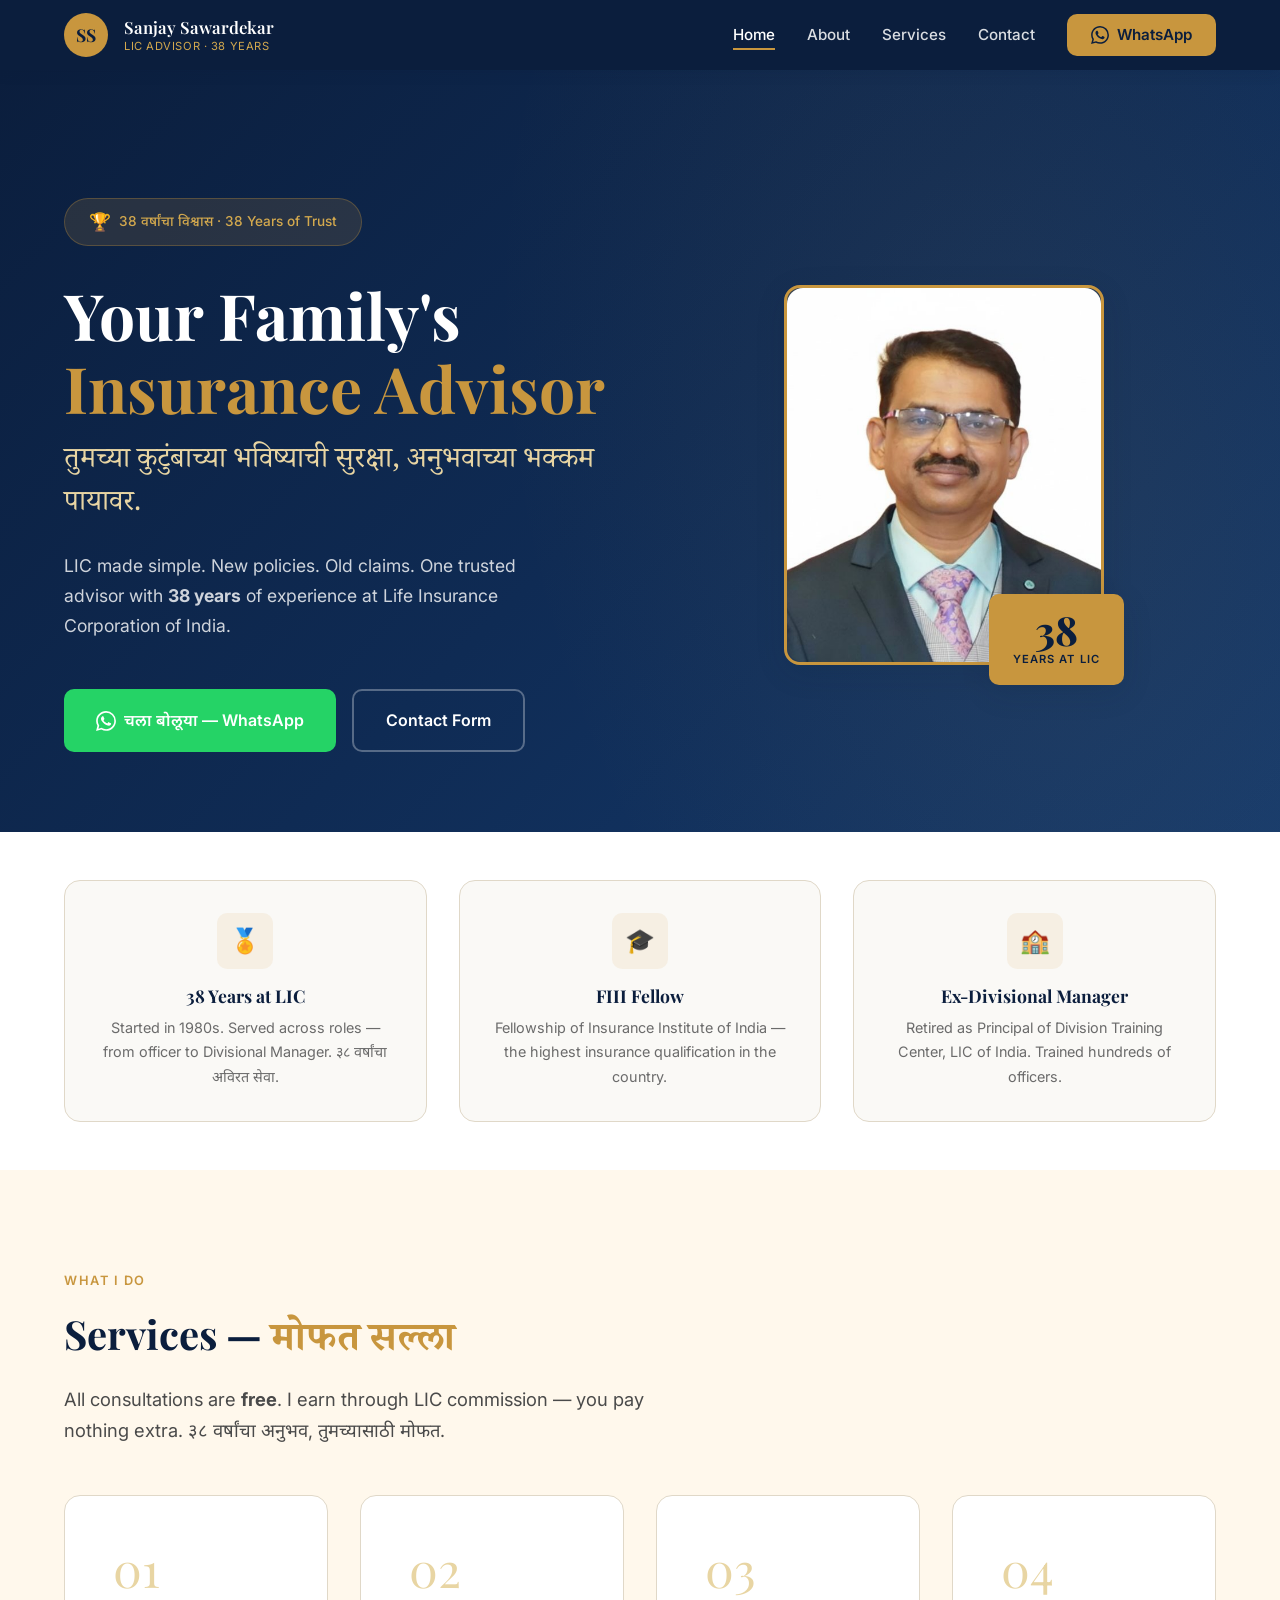
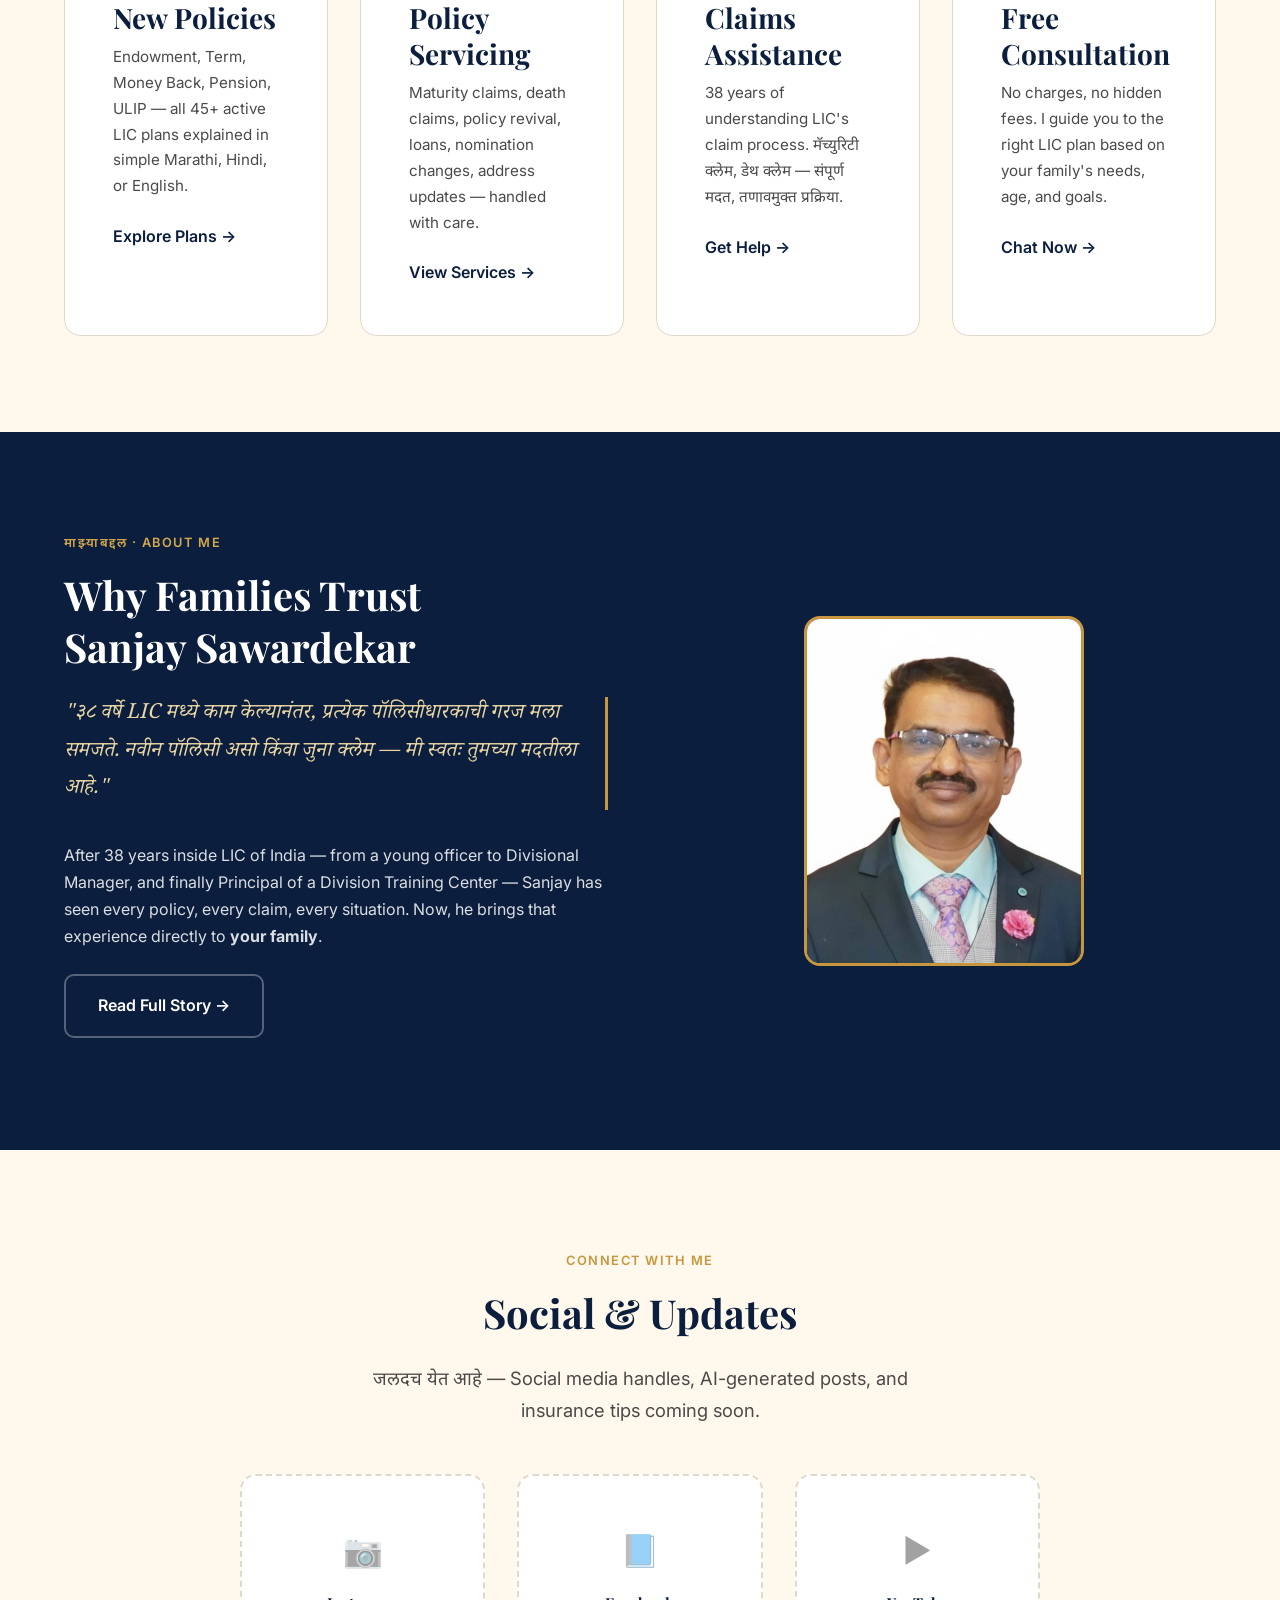
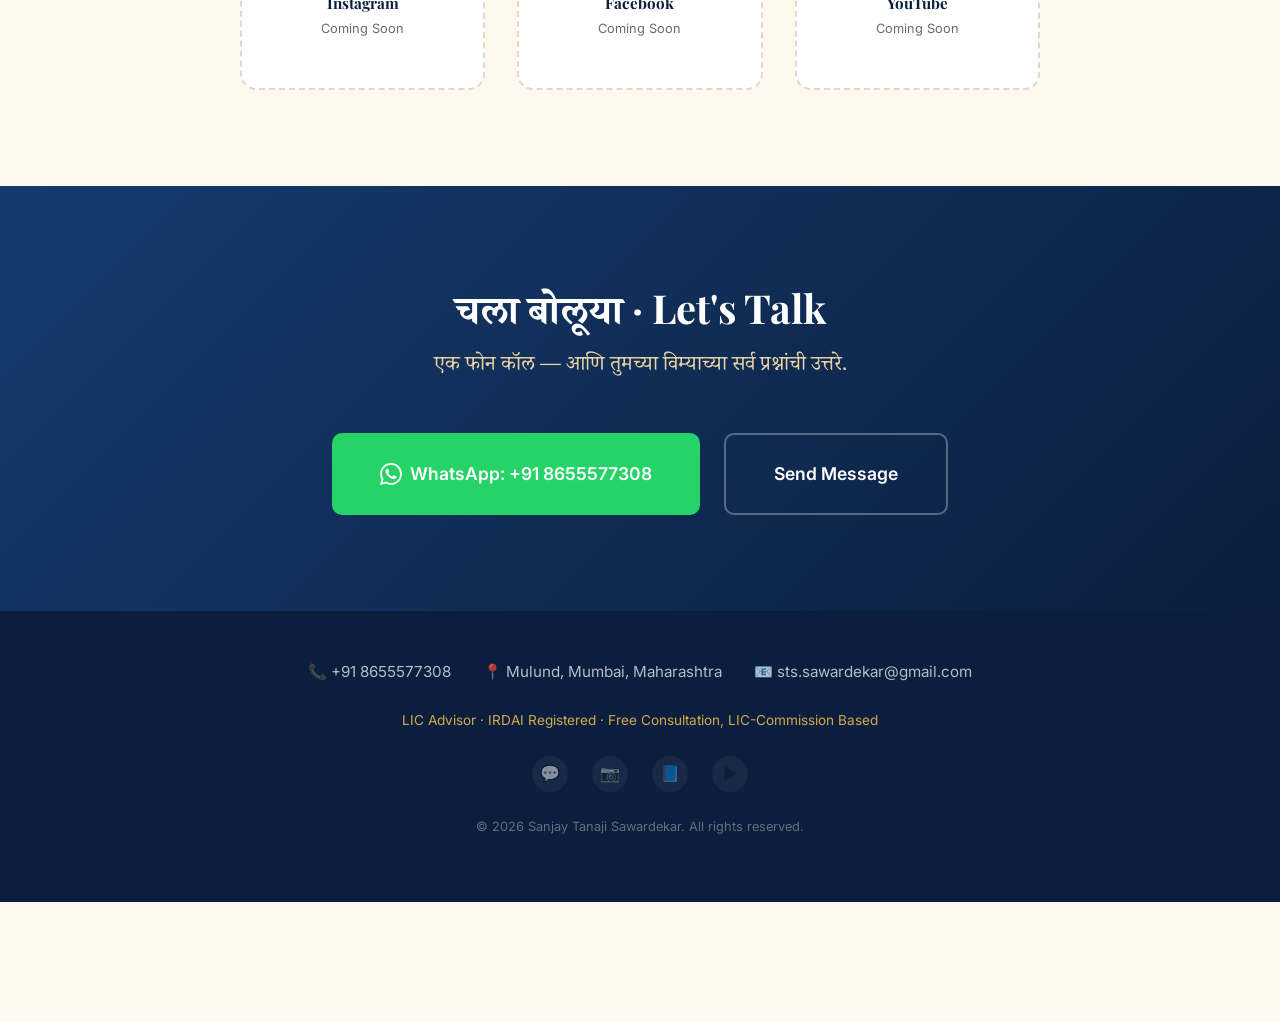
==== index.html @ 31ce56d8 "Remove photo-bg backdrop div entirely — clean gold border on all 4 sides" ====
<!DOCTYPE html>
<html lang="mr" dir="ltr">
<head>
  <meta charset="UTF-8">
  <meta name="viewport" content="width=device-width, initial-scale=1.0">
  <meta name="theme-color" content="#0B1E3D">

  <!-- Primary Meta Tags -->
  <title>Sanjay Tanaji Sawardekar — LIC Advisor, Mulund Mumbai | 38 Years of Trust</title>
  <meta name="description" content="Sanjay Tanaji Sawardekar, Ex-Divisional Manager LIC, FIII Fellow, 38 वर्षांचा अनुभव. LIC Advisor Mulund, Mumbai — नवीन पॉलिसी, जुनी पॉलिसी सेवा, क्लेम सहाय्य. मोफत सल्ला.">
  <meta name="keywords" content="LIC agent Mulund, LIC advisor Mumbai, Sanjay Sawardekar LIC, LIC policy help Maharashtra, LIC एजंट मुलुंड, विमा सल्लागार मुंबई, LIC बीमा सलाहकार, insurance advisor Mulund, new LIC policy, old policy servicing, LIC claim help">
  <meta name="author" content="Sanjay Tanaji Sawardekar">
  <meta name="robots" content="index, follow">
  <link rel="canonical" href="https://sanjaysawardekar.github.io/">

  <!-- Hindi/Marathi Meta -->
  <meta name="language" content="Marathi, Hindi, English">
  <meta property="og:locale" content="mr_IN">
  <meta property="og:locale:alternate" content="hi_IN">
  <meta property="og:locale:alternate" content="en_IN">

  <!-- Open Graph -->
  <meta property="og:title" content="Sanjay Tanaji Sawardekar — LIC Advisor | ३८ वर्षांचा विश्वास">
  <meta property="og:description" content="Ex-Divisional Manager, LIC of India. Principal, Division Training Center. FIII Fellow. Now serving as LIC Advisor in Mulund, Mumbai.">
  <meta property="og:url" content="https://sanjaysawardekar.github.io/">
  <meta property="og:type" content="website">
  <meta property="og:image" content="https://sanjaysawardekar.github.io/assets/images/og-image.png">
  <meta property="og:image:width" content="1200">
  <meta property="og:image:height" content="630">

  <!-- Twitter -->
  <meta name="twitter:card" content="summary_large_image">
  <meta name="twitter:title" content="Sanjay Tanaji Sawardekar — LIC Advisor">
  <meta name="twitter:description" content="38 years at LIC of India. Your family's trusted insurance advisor in Mulund, Mumbai.">

  <!-- Schema.org Structured Data -->
  <script type="application/ld+json">
  {
    "@context": "https://schema.org",
    "@type": "Person",
    "name": "Sanjay Tanaji Sawardekar",
    "givenName": "Sanjay",
    "familyName": "Sawardekar",
    "additionalName": "Tanaji",
    "birthDate": "1965-01-01",
    "jobTitle": "LIC Advisor",
    "description": "LIC Advisor with 38 years of experience. Ex-Divisional Manager and Principal of Division Training Center at LIC of India. FIII Fellow.",
    "url": "https://sanjaysawardekar.github.io/",
    "telephone": "+918655577308",
    "email": "sts.sawardekar@gmail.com",
    "knowsLanguage": ["Marathi", "Hindi", "English"],
    "address": {
      "@type": "PostalAddress",
      "addressLocality": "Mulund",
      "addressRegion": "Mumbai, Maharashtra",
      "addressCountry": "IN"
    },
    "alumniOf": {
      "@type": "EducationalOrganization",
      "name": "Insurance Institute of India",
      "description": "Fellowship of Insurance Institute of India (FIII)"
    },
    "worksFor": {
      "@type": "Organization",
      "name": "Life Insurance Corporation of India",
      "description": "Served 38 years. Retired as Principal, Division Training Center."
    },
    "hasOccupation": {
      "@type": "Occupation",
      "name": "LIC Advisor",
      "description": "New policy sales and old policy servicing",
      "occupationLocation": {
        "@type": "City",
        "name": "Mulund, Mumbai, Maharashtra"
      }
    }
  }
  </script>

  <!-- Fonts -->
  <link rel="preconnect" href="https://fonts.googleapis.com">
  <link rel="preconnect" href="https://fonts.gstatic.com" crossorigin>
  <link href="https://fonts.googleapis.com/css2?family=Inter:wght@400;500;600;700&family=Noto+Sans+Devanagari:wght@400;500;600;700&family=Noto+Serif+Devanagari:wght@400;600;700&family=Playfair+Display:ital,wght@0,400;0,600;0,700;0,800;1,400;1,600&display=swap" rel="stylesheet">

  <!-- Styles -->
  <link rel="stylesheet" href="assets/css/style.css">

  <!-- Favicon -->
  <link rel="icon" type="image/svg+xml" href="assets/favicon.svg">
  <link rel="apple-touch-icon" href="assets/favicon.svg">
</head>
<body>

  <!-- ═══════════════════════ DESKTOP NAVIGATION ═══════════════════════ -->
  <nav class="desktop-nav" role="navigation" aria-label="Desktop navigation">
    <div class="nav-inner">
      <a href="index.html" class="nav-logo" aria-label="Home">
        <div class="logo-monogram">SS</div>
        <div class="logo-text">
          Sanjay Sawardekar
          <span class="sub">LIC Advisor · 38 Years</span>
        </div>
      </a>
      <ul class="nav-links">
        <li><a href="index.html" class="active">Home</a></li>
        <li><a href="about.html">About</a></li>
        <li><a href="services.html">Services</a></li>
        <li><a href="contact.html">Contact</a></li>
        <li>
          <a href="https://wa.me/918655577308" target="_blank" rel="noopener" class="nav-cta" aria-label="Chat on WhatsApp">
            <svg class="whatsapp-icon" viewBox="0 0 24 24" fill="currentColor"><path d="M17.472 14.382c-.297-.149-1.758-.867-2.03-.967-.273-.099-.471-.148-.67.15-.197.297-.767.966-.94 1.164-.173.199-.347.223-.644.075-.297-.15-1.255-.463-2.39-1.475-.883-.788-1.48-1.761-1.653-2.059-.173-.297-.018-.458.13-.606.134-.133.298-.347.446-.52.149-.174.198-.298.298-.497.099-.198.05-.371-.025-.52-.075-.149-.669-1.612-.916-2.207-.242-.579-.487-.5-.669-.51-.173-.008-.371-.01-.57-.01-.198 0-.52.074-.792.372-.272.297-1.04 1.016-1.04 2.479 0 1.462 1.065 2.875 1.213 3.074.149.198 2.096 3.2 5.077 4.487.709.306 1.262.489 1.694.625.712.227 1.36.195 1.871.118.571-.085 1.758-.719 2.006-1.413.248-.694.248-1.289.173-1.413-.074-.124-.272-.198-.57-.347m-5.421 7.403h-.004a9.87 9.87 0 01-5.031-1.378l-.361-.214-3.741.982.998-3.648-.235-.374a9.86 9.86 0 01-1.51-5.26c.001-5.45 4.436-9.884 9.888-9.884 2.64 0 5.122 1.03 6.988 2.898a9.825 9.825 0 012.893 6.994c-.003 5.45-4.437 9.884-9.885 9.884m8.413-18.297A11.815 11.815 0 0012.05 0C5.495 0 .16 5.335.157 11.892c0 2.096.547 4.142 1.588 5.945L.057 24l6.305-1.654a11.882 11.882 0 005.683 1.448h.005c6.554 0 11.89-5.335 11.893-11.893a11.821 11.821 0 00-3.48-8.413z"/></svg>
            WhatsApp
          </a>
        </li>
      </ul>
    </div>
  </nav>

  <!-- ═══════════════════════ MOBILE BOTTOM NAV ═══════════════════════ -->
  <nav class="mobile-nav" role="navigation" aria-label="Mobile navigation">
    <div class="nav-inner">
      <a href="index.html" data-page="home" aria-label="Home">
        <svg viewBox="0 0 24 24" fill="none" stroke="currentColor" stroke-width="2"><path d="M3 9l9-7 9 7v11a2 2 0 0 1-2 2H5a2 2 0 0 1-2-2z"/><polyline points="9 22 9 12 15 12 15 22"/></svg>
        <span>Home</span>
      </a>
      <a href="about.html" data-page="about" aria-label="About">
        <svg viewBox="0 0 24 24" fill="none" stroke="currentColor" stroke-width="2"><circle cx="12" cy="7" r="4"/><path d="M5.5 21.5v-2a4 4 0 0 1 4-4h5a4 4 0 0 1 4 4v2"/></svg>
        <span>About</span>
      </a>
      <a href="services.html" data-page="services" aria-label="Services">
        <svg viewBox="0 0 24 24" fill="none" stroke="currentColor" stroke-width="2"><rect x="2" y="3" width="20" height="14" rx="2"/><line x1="8" y1="21" x2="16" y2="21"/><line x1="12" y1="17" x2="12" y2="21"/></svg>
        <span>Services</span>
      </a>
      <a href="contact.html" data-page="contact" aria-label="Contact">
        <svg viewBox="0 0 24 24" fill="none" stroke="currentColor" stroke-width="2"><path d="M4 4h16c1.1 0 2 .9 2 2v12c0 1.1-.9 2-2 2H4c-1.1 0-2-.9-2-2V6c0-1.1.9-2 2-2z"/><polyline points="22,6 12,13 2,6"/></svg>
        <span>Contact</span>
      </a>
      <a href="https://wa.me/918655577308" target="_blank" rel="noopener" class="nav-whatsapp" aria-label="WhatsApp">
        <svg viewBox="0 0 24 24" fill="currentColor" width="20" height="20"><path d="M17.472 14.382c-.297-.149-1.758-.867-2.03-.967-.273-.099-.471-.148-.67.15-.197.297-.767.966-.94 1.164-.173.199-.347.223-.644.075-.297-.15-1.255-.463-2.39-1.475-.883-.788-1.48-1.761-1.653-2.059-.173-.297-.018-.458.13-.606.134-.133.298-.347.446-.52.149-.174.198-.298.298-.497.099-.198.05-.371-.025-.52-.075-.149-.669-1.612-.916-2.207-.242-.579-.487-.5-.669-.51-.173-.008-.371-.01-.57-.01-.198 0-.52.074-.792.372-.272.297-1.04 1.016-1.04 2.479 0 1.462 1.065 2.875 1.213 3.074.149.198 2.096 3.2 5.077 4.487.709.306 1.262.489 1.694.625.712.227 1.36.195 1.871.118.571-.085 1.758-.719 2.006-1.413.248-.694.248-1.289.173-1.413-.074-.124-.272-.198-.57-.347m-5.421 7.403h-.004a9.87 9.87 0 01-5.031-1.378l-.361-.214-3.741.982.998-3.648-.235-.374a9.86 9.86 0 01-1.51-5.26c.001-5.45 4.436-9.884 9.888-9.884 2.64 0 5.122 1.03 6.988 2.898a9.825 9.825 0 012.893 6.994c-.003 5.45-4.437 9.884-9.885 9.884m8.413-18.297A11.815 11.815 0 0012.05 0C5.495 0 .16 5.335.157 11.892c0 2.096.547 4.142 1.588 5.945L.057 24l6.305-1.654a11.882 11.882 0 005.683 1.448h.005c6.554 0 11.89-5.335 11.893-11.893a11.821 11.821 0 00-3.48-8.413z"/></svg>
      </a>
    </div>
  </nav>

  <!-- ══════════════════════════ MAIN CONTENT ══════════════════════════ -->
  <main>

    <!-- ─── HERO ──────────────────────────────────────────────────── -->
    <section class="hero" id="home">
      <div class="container">
        <div class="hero-content">
          <div class="hero-badge">
            <span class="badge-icon">&#x1f3c6;</span>
            <span>38 वर्षांचा विश्वास · 38 Years of Trust</span>
          </div>

          <h1>
            Your Family's<br>
            <span class="gold">Insurance Advisor</span>
          </h1>

          <p class="hero-marathi">
            तुमच्या कुटुंबाच्या भविष्याची सुरक्षा, अनुभवाच्या भक्कम पायावर.
          </p>

          <p class="hero-subtitle">
            LIC made simple. New policies. Old claims. One trusted advisor with <strong>38 years</strong> of experience at Life Insurance Corporation of India.
          </p>

          <div class="hero-cta-group">
            <a href="https://wa.me/918655577308" target="_blank" rel="noopener" class="btn btn-whatsapp">
              <svg width="20" height="20" viewBox="0 0 24 24" fill="currentColor"><path d="M17.472 14.382c-.297-.149-1.758-.867-2.03-.967-.273-.099-.471-.148-.67.15-.197.297-.767.966-.94 1.164-.173.199-.347.223-.644.075-.297-.15-1.255-.463-2.39-1.475-.883-.788-1.48-1.761-1.653-2.059-.173-.297-.018-.458.13-.606.134-.133.298-.347.446-.52.149-.174.198-.298.298-.497.099-.198.05-.371-.025-.52-.075-.149-.669-1.612-.916-2.207-.242-.579-.487-.5-.669-.51-.173-.008-.371-.01-.57-.01-.198 0-.52.074-.792.372-.272.297-1.04 1.016-1.04 2.479 0 1.462 1.065 2.875 1.213 3.074.149.198 2.096 3.2 5.077 4.487.709.306 1.262.489 1.694.625.712.227 1.36.195 1.871.118.571-.085 1.758-.719 2.006-1.413.248-.694.248-1.289.173-1.413-.074-.124-.272-.198-.57-.347m-5.421 7.403h-.004a9.87 9.87 0 01-5.031-1.378l-.361-.214-3.741.982.998-3.648-.235-.374a9.86 9.86 0 01-1.51-5.26c.001-5.45 4.436-9.884 9.888-9.884 2.64 0 5.122 1.03 6.988 2.898a9.825 9.825 0 012.893 6.994c-.003 5.45-4.437 9.884-9.885 9.884m8.413-18.297A11.815 11.815 0 0012.05 0C5.495 0 .16 5.335.157 11.892c0 2.096.547 4.142 1.588 5.945L.057 24l6.305-1.654a11.882 11.882 0 005.683 1.448h.005c6.554 0 11.89-5.335 11.893-11.893a11.821 11.821 0 00-3.48-8.413z"/></svg>
              चला बोलूया — WhatsApp
            </a>
            <a href="contact.html" class="btn btn-outline">
              Contact Form
            </a>
          </div>
        </div>

        <div class="hero-visual">
          <div class="hero-photo-frame">
            <div class="photo-placeholder">
              <img src="assets/images/sanjay-sawardekar.jpg" alt="Sanjay Tanaji Sawardekar — LIC Advisor, Mulund Mumbai" loading="eager">
            </div>
            <div class="years-counter">
              <div class="years-number" data-count="38">38</div>
              <div class="years-label">Years at LIC</div>
            </div>
          </div>
        </div>
      </div>
    </section>

    <!-- ─── TRUST BADGES ───────────────────────────────────────────── -->
    <section class="trust-section reveal">
      <div class="container">
        <div class="trust-grid">
          <div class="trust-card reveal-delay-1">
            <div class="trust-icon">&#x1f3c5;</div>
            <h3>38 Years at LIC</h3>
            <p>Started in 1980s. Served across roles — from officer to Divisional Manager. ३८ वर्षांचा अविरत सेवा.</p>
          </div>
          <div class="trust-card reveal-delay-2">
            <div class="trust-icon">&#x1f393;</div>
            <h3>FIII Fellow</h3>
            <p>Fellowship of Insurance Institute of India — the highest insurance qualification in the country.</p>
          </div>
          <div class="trust-card reveal-delay-3">
            <div class="trust-icon">&#x1f3eb;</div>
            <h3>Ex-Divisional Manager</h3>
            <p>Retired as Principal of Division Training Center, LIC of India. Trained hundreds of officers.</p>
          </div>
        </div>
      </div>
    </section>

    <!-- ─── SERVICES OVERVIEW ──────────────────────────────────────── -->
    <section class="services-section reveal">
      <div class="container">
        <span class="section-label">What I Do</span>
        <h2 class="section-title">Services — <span class="gold-text">मोफत सल्ला</span></h2>
        <p class="section-subtitle">All consultations are <strong>free</strong>. I earn through LIC commission — you pay nothing extra. ३८ वर्षांचा अनुभव, तुमच्यासाठी मोफत.</p>

        <div class="services-grid">
          <div class="service-card reveal-delay-1">
            <div class="service-num">01</div>
            <h3>New Policies</h3>
            <p>Endowment, Term, Money Back, Pension, ULIP — all 45+ active LIC plans explained in simple Marathi, Hindi, or English.</p>
            <a href="services.html#new-policies" class="btn-link">Explore Plans &#8594;</a>
          </div>

          <div class="service-card reveal-delay-2">
            <div class="service-num">02</div>
            <h3>Policy Servicing</h3>
            <p>Maturity claims, death claims, policy revival, loans, nomination changes, address updates — handled with care.</p>
            <a href="services.html#policy-servicing" class="btn-link">View Services &#8594;</a>
          </div>

          <div class="service-card reveal-delay-3">
            <div class="service-num">03</div>
            <h3>Claims Assistance</h3>
            <p>38 years of understanding LIC's claim process. मॅच्युरिटी क्लेम, डेथ क्लेम — संपूर्ण मदत, तणावमुक्त प्रक्रिया.</p>
            <a href="contact.html" class="btn-link">Get Help &#8594;</a>
          </div>

          <div class="service-card reveal-delay-4">
            <div class="service-num">04</div>
            <h3>Free Consultation</h3>
            <p>No charges, no hidden fees. I guide you to the right LIC plan based on your family's needs, age, and goals.</p>
            <a href="https://wa.me/918655577308" target="_blank" rel="noopener" class="btn-link">Chat Now &#8594;</a>
          </div>
        </div>
      </div>
    </section>

    <!-- ─── WHY SANJAY ─────────────────────────────────────────────── -->
    <section class="about-preview reveal">
      <div class="container">
        <div>
          <span class="section-label">माझ्याबद्दल · About Me</span>
          <h2>Why Families Trust<br>Sanjay Sawardekar</h2>

          <blockquote class="marathi-quote">
            "३८ वर्षे LIC मध्ये काम केल्यानंतर, प्रत्येक पॉलिसीधारकाची गरज मला समजते. नवीन पॉलिसी असो किंवा जुना क्लेम — मी स्वतः तुमच्या मदतीला आहे."
          </blockquote>

          <p>After 38 years inside LIC of India — from a young officer to Divisional Manager, and finally Principal of a Division Training Center — Sanjay has seen every policy, every claim, every situation. Now, he brings that experience directly to <strong>your family</strong>.</p>

          <p style="margin-top: var(--space-lg);">
            <a href="about.html" class="btn btn-outline">Read Full Story &#8594;</a>
          </p>
        </div>
        <div style="text-align: center;">
          <div class="preview-photo">
            <img src="assets/images/sanjay-sawardekar.jpg" alt="Sanjay Tanaji Sawardekar" loading="lazy">
          </div>
        </div>
      </div>
    </section>

    <!-- ─── SOCIAL SECTION (COMING SOON) ───────────────────────────── -->
    <section class="social-section reveal">
      <div class="container">
        <span class="section-label">Connect With Me</span>
        <h2 class="section-title">Social & Updates</h2>
        <p class="section-subtitle" style="margin: 0 auto;">जलदच येत आहे — Social media handles, AI-generated posts, and insurance tips coming soon.</p>

        <div class="social-placeholder">
          <div class="social-card-placeholder">
            <div class="social-icon">&#x1f4f7;</div>
            <h4>Instagram</h4>
            <p>Coming Soon</p>
          </div>
          <div class="social-card-placeholder">
            <div class="social-icon">&#x1f4d8;</div>
            <h4>Facebook</h4>
            <p>Coming Soon</p>
          </div>
          <div class="social-card-placeholder">
            <div class="social-icon">&#x25B6;&#xFE0F;</div>
            <h4>YouTube</h4>
            <p>Coming Soon</p>
          </div>
        </div>
      </div>
    </section>

    <!-- ─── FINAL CTA ──────────────────────────────────────────────── -->
    <section class="cta-section reveal">
      <div class="container">
        <h2>चला बोलूया · Let's Talk</h2>
        <p class="marathi">एक फोन कॉल — आणि तुमच्या विम्याच्या सर्व प्रश्नांची उत्तरे.</p>
        <div class="cta-buttons">
          <a href="https://wa.me/918655577308" target="_blank" rel="noopener" class="btn btn-whatsapp btn-large">
            <svg width="22" height="22" viewBox="0 0 24 24" fill="currentColor"><path d="M17.472 14.382c-.297-.149-1.758-.867-2.03-.967-.273-.099-.471-.148-.67.15-.197.297-.767.966-.94 1.164-.173.199-.347.223-.644.075-.297-.15-1.255-.463-2.39-1.475-.883-.788-1.48-1.761-1.653-2.059-.173-.297-.018-.458.13-.606.134-.133.298-.347.446-.52.149-.174.198-.298.298-.497.099-.198.05-.371-.025-.52-.075-.149-.669-1.612-.916-2.207-.242-.579-.487-.5-.669-.51-.173-.008-.371-.01-.57-.01-.198 0-.52.074-.792.372-.272.297-1.04 1.016-1.04 2.479 0 1.462 1.065 2.875 1.213 3.074.149.198 2.096 3.2 5.077 4.487.709.306 1.262.489 1.694.625.712.227 1.36.195 1.871.118.571-.085 1.758-.719 2.006-1.413.248-.694.248-1.289.173-1.413-.074-.124-.272-.198-.57-.347m-5.421 7.403h-.004a9.87 9.87 0 01-5.031-1.378l-.361-.214-3.741.982.998-3.648-.235-.374a9.86 9.86 0 01-1.51-5.26c.001-5.45 4.436-9.884 9.888-9.884 2.64 0 5.122 1.03 6.988 2.898a9.825 9.825 0 012.893 6.994c-.003 5.45-4.437 9.884-9.885 9.884m8.413-18.297A11.815 11.815 0 0012.05 0C5.495 0 .16 5.335.157 11.892c0 2.096.547 4.142 1.588 5.945L.057 24l6.305-1.654a11.882 11.882 0 005.683 1.448h.005c6.554 0 11.89-5.335 11.893-11.893a11.821 11.821 0 00-3.48-8.413z"/></svg>
            WhatsApp: +91 8655577308
          </a>
          <a href="contact.html" class="btn btn-outline btn-large">Send Message</a>
        </div>
      </div>
    </section>

  </main>

  <!-- ════════════════════════════ FOOTER ════════════════════════════ -->
  <footer class="site-footer">
    <div class="container">
      <div class="footer-contact">
        <span>&#x1F4DE; <a href="tel:+918655577308" style="color:inherit;">+91 8655577308</a></span>
        <span>&#x1F4CD; Mulund, Mumbai, Maharashtra</span>
        <span>&#x1F4E7; <a href="mailto:sts.sawardekar@gmail.com" style="color:inherit;">sts.sawardekar@gmail.com</a></span>
      </div>

      <p class="footer-affiliation">LIC Advisor · IRDAI Registered · Free Consultation, LIC-Commission Based</p>

      <div class="footer-social">
        <a href="#" class="social-icon-link" aria-label="WhatsApp" title="WhatsApp — Coming Soon">&#x1F4AC;</a>
        <a href="#" class="social-icon-link" aria-label="Instagram" title="Instagram — Coming Soon">&#x1F4F7;</a>
        <a href="#" class="social-icon-link" aria-label="Facebook" title="Facebook — Coming Soon">&#x1F4D8;</a>
        <a href="#" class="social-icon-link" aria-label="YouTube" title="YouTube — Coming Soon">&#x25B6;</a>
      </div>

      <p class="footer-copyright">&copy; 2026 Sanjay Tanaji Sawardekar. All rights reserved.</p>
    </div>
  </footer>

  <!-- ══════════════════════════ SCROLL TO TOP ═══════════════════════ -->
  <button class="scroll-top" aria-label="Scroll to top">&#x2191;</button>

  <!-- ═══════════════════════════ SCRIPTS ════════════════════════════ -->
  <script src="assets/js/main.js" defer></script>
</body>
</html>
---- assets/css/style.css ----
/* ═══════════════════════════════════════════════════════════════════════
   SANJAY TANAJI SAWARDEKAR — PORTFOLIO WEBSITE
   Design System: Trust & Heritage (LIC-Inspired)
   Navy + Gold + Cream | Playfair Display + Inter + Devanagari
   ═══════════════════════════════════════════════════════════════════════ */

/* ── CSS Custom Properties ──────────────────────────────────────────── */
:root {
  /* Primary Palette */
  --navy-deep: #0B1E3D;
  --navy: #0F2B54;
  --navy-light: #153B6E;
  --gold: #C8963E;
  --gold-light: #D4A94E;
  --gold-pale: #E8D5A3;
  --cream: #FFF8EC;
  --cream-dark: #F5ECD8;
  --white: #FFFFFF;
  --off-white: #FAF9F6;

  /* Functional */
  --text-primary: #1A1A1A;
  --text-secondary: #4A4A4A;
  --text-muted: #6B6B6B;
  --text-on-navy: #FFFFFF;
  --text-on-gold: #0B1E3D;
  --border: #E0D8C8;
  --error: #C0392B;
  --success: #27AE60;

  /* Typography */
  --font-heading: 'Playfair Display', 'Noto Serif Devanagari', serif;
  --font-body: 'Inter', 'Noto Sans Devanagari', system-ui, sans-serif;

  /* Spacing */
  --space-xs: 0.25rem;
  --space-sm: 0.5rem;
  --space-md: 1rem;
  --space-lg: 1.5rem;
  --space-xl: 2rem;
  --space-2xl: 3rem;
  --space-3xl: 4rem;
  --space-4xl: 6rem;

  /* Layout */
  --max-width: 1200px;
  --nav-height: 70px;
  --bottom-nav-height: 60px;

  /* Shadows */
  --shadow-sm: 0 1px 3px rgba(11, 30, 61, 0.08);
  --shadow-md: 0 4px 12px rgba(11, 30, 61, 0.1);
  --shadow-lg: 0 8px 30px rgba(11, 30, 61, 0.12);
  --shadow-gold: 0 4px 20px rgba(200, 150, 62, 0.3);

  /* Border Radius */
  --radius-sm: 6px;
  --radius-md: 10px;
  --radius-lg: 16px;
  --radius-xl: 24px;

  /* Transitions */
  --ease-out: cubic-bezier(0.16, 1, 0.3, 1);
  --ease-in-out: cubic-bezier(0.65, 0, 0.35, 1);
  --duration-fast: 200ms;
  --duration-normal: 350ms;
  --duration-slow: 600ms;
}

/* ── Reset & Base ───────────────────────────────────────────────────── */
*, *::before, *::after {
  box-sizing: border-box;
  margin: 0;
  padding: 0;
}

html {
  scroll-behavior: smooth;
  -webkit-text-size-adjust: 100%;
  text-size-adjust: 100%;
}

body {
  font-family: var(--font-body);
  font-size: 16px;
  line-height: 1.7;
  color: var(--text-primary);
  background: var(--cream);
  -webkit-font-smoothing: antialiased;
  -moz-osx-font-smoothing: grayscale;
  overflow-x: hidden;
  padding-bottom: var(--bottom-nav-height);
}

/* ── Typography ─────────────────────────────────────────────────────── */
h1, h2, h3, h4, h5, h6 {
  font-family: var(--font-heading);
  font-weight: 700;
  line-height: 1.3;
  color: var(--navy-deep);
}

h1 { font-size: clamp(2rem, 5vw, 3.5rem); }
h2 { font-size: clamp(1.5rem, 3.5vw, 2.5rem); }
h3 { font-size: clamp(1.2rem, 2.5vw, 1.75rem); }
h4 { font-size: 1.25rem; }

p { margin-bottom: var(--space-md); }

a {
  color: var(--navy-deep);
  text-decoration: none;
  transition: color var(--duration-fast) var(--ease-out);
}
a:hover { color: var(--gold); }

.marathi { font-family: 'Noto Serif Devanagari', serif; }
.marathi-sans { font-family: 'Noto Sans Devanagari', sans-serif; }
.hindi { font-family: 'Noto Sans Devanagari', sans-serif; }

.gold-text { color: var(--gold); }
.navy-text { color: var(--navy-deep); }
.text-muted { color: var(--text-muted); }

/* ── Container ──────────────────────────────────────────────────────── */
.container {
  width: 100%;
  max-width: var(--max-width);
  margin: 0 auto;
  padding: 0 var(--space-lg);
}

/* ── Navigation (Desktop) ───────────────────────────────────────────── */
.desktop-nav {
  position: sticky;
  top: 0;
  z-index: 1000;
  background: var(--navy-deep);
  height: var(--nav-height);
  box-shadow: var(--shadow-md);
}

.desktop-nav .nav-inner {
  max-width: var(--max-width);
  margin: 0 auto;
  padding: 0 var(--space-lg);
  height: 100%;
  display: flex;
  align-items: center;
  justify-content: space-between;
}

.nav-logo {
  display: flex;
  align-items: center;
  gap: var(--space-md);
}

.nav-logo .logo-monogram {
  width: 44px;
  height: 44px;
  border-radius: 50%;
  background: var(--gold);
  display: flex;
  align-items: center;
  justify-content: center;
  font-family: var(--font-heading);
  font-weight: 700;
  font-size: 1.1rem;
  color: var(--navy-deep);
  flex-shrink: 0;
}

.nav-logo .logo-text {
  color: var(--white);
  font-family: var(--font-heading);
  font-weight: 600;
  font-size: 1.05rem;
  line-height: 1.3;
}

.nav-logo .logo-text .sub {
  display: block;
  font-family: var(--font-body);
  font-size: 0.7rem;
  font-weight: 400;
  color: var(--gold-light);
  letter-spacing: 0.05em;
  text-transform: uppercase;
}

.desktop-nav .nav-links {
  display: flex;
  align-items: center;
  gap: var(--space-xl);
  list-style: none;
}

.desktop-nav .nav-links a {
  color: rgba(255,255,255,0.85);
  font-weight: 500;
  font-size: 0.95rem;
  padding: var(--space-xs) 0;
  position: relative;
  transition: color var(--duration-fast);
}

.desktop-nav .nav-links a::after {
  content: '';
  position: absolute;
  bottom: -2px;
  left: 0;
  width: 0;
  height: 2px;
  background: var(--gold);
  transition: width var(--duration-normal) var(--ease-out);
}

.desktop-nav .nav-links a:hover,
.desktop-nav .nav-links a.active {
  color: var(--white);
}

.desktop-nav .nav-links a:hover::after,
.desktop-nav .nav-links a.active::after {
  width: 100%;
}

.nav-cta {
  display: flex;
  align-items: center;
  gap: var(--space-sm);
  background: var(--gold);
  color: var(--navy-deep) !important;
  padding: var(--space-sm) var(--space-lg) !important;
  border-radius: var(--radius-md);
  font-weight: 600 !important;
  transition: all var(--duration-fast) var(--ease-out) !important;
}

.nav-cta:hover {
  background: var(--gold-light) !important;
  transform: translateY(-1px);
  box-shadow: var(--shadow-gold);
}

.nav-cta::after { display: none !important; }

.whatsapp-icon {
  display: inline-block;
  width: 18px;
  height: 18px;
  flex-shrink: 0;
}

/* ── Mobile Bottom Navigation ────────────────────────────────────────── */
.mobile-nav {
  display: none;
  position: fixed;
  bottom: 0;
  left: 0;
  right: 0;
  z-index: 1000;
  background: var(--navy-deep);
  height: var(--bottom-nav-height);
  box-shadow: 0 -2px 12px rgba(11, 30, 61, 0.2);
}

.mobile-nav .nav-inner {
  height: 100%;
  display: flex;
  align-items: center;
  justify-content: space-around;
  padding: 0 var(--space-sm);
}

.mobile-nav a {
  display: flex;
  flex-direction: column;
  align-items: center;
  gap: 2px;
  color: rgba(255,255,255,0.6);
  font-size: 0.65rem;
  font-weight: 500;
  padding: var(--space-xs);
  transition: color var(--duration-fast);
}

.mobile-nav a svg {
  width: 22px;
  height: 22px;
  transition: transform var(--duration-fast);
}

.mobile-nav a.active,
.mobile-nav a:hover {
  color: var(--gold);
}

.mobile-nav a.active svg {
  transform: scale(1.1);
}

.mobile-nav .nav-whatsapp {
  background: var(--gold);
  color: var(--navy-deep);
  border-radius: var(--radius-md);
  padding: var(--space-xs) var(--space-md);
  font-weight: 600;
}

.mobile-nav .nav-whatsapp:hover {
  background: var(--gold-light);
  color: var(--navy-deep);
}

/* ── Sections ────────────────────────────────────────────────────────── */
section {
  padding: var(--space-4xl) 0;
  position: relative;
}

.section-label {
  display: inline-block;
  font-family: var(--font-body);
  font-size: 0.8rem;
  font-weight: 600;
  letter-spacing: 0.12em;
  text-transform: uppercase;
  color: var(--gold);
  margin-bottom: var(--space-md);
}

.section-title {
  margin-bottom: var(--space-lg);
}

.section-subtitle {
  font-family: var(--font-body);
  font-size: 1.15rem;
  color: var(--text-secondary);
  max-width: 600px;
  margin-bottom: var(--space-2xl);
}

/* ── Hero Section ────────────────────────────────────────────────────── */
.hero {
  background: linear-gradient(135deg, var(--navy-deep) 0%, var(--navy) 50%, var(--navy-light) 100%);
  color: var(--white);
  padding: var(--space-4xl) 0;
  min-height: 90vh;
  display: flex;
  align-items: center;
  position: relative;
  overflow: hidden;
}

.hero::before {
  content: '';
  position: absolute;
  top: -50%;
  right: -20%;
  width: 80%;
  height: 200%;
  background: radial-gradient(ellipse at center, rgba(200, 150, 62, 0.08) 0%, transparent 70%);
  border-radius: 50%;
  transform: rotate(-15deg);
}

.hero .container {
  display: grid;
  grid-template-columns: 1fr 1fr;
  gap: var(--space-3xl);
  align-items: center;
  position: relative;
  z-index: 1;
}

.hero-content {
  animation: fadeInUp 0.8s var(--ease-out);
}

.hero-badge {
  display: inline-flex;
  align-items: center;
  gap: var(--space-sm);
  background: rgba(200, 150, 62, 0.15);
  border: 1px solid rgba(200, 150, 62, 0.3);
  padding: var(--space-sm) var(--space-lg);
  border-radius: 50px;
  font-size: 0.85rem;
  font-weight: 500;
  color: var(--gold-light);
  margin-bottom: var(--space-xl);
  animation: fadeInUp 0.8s var(--ease-out) 0.1s both;
}

.hero-badge .badge-icon {
  font-size: 1.1rem;
}

.hero h1 {
  color: var(--white);
  font-size: clamp(2.2rem, 5.5vw, 4rem);
  margin-bottom: var(--space-md);
  line-height: 1.15;
  animation: fadeInUp 0.8s var(--ease-out) 0.2s both;
}

.hero h1 .gold { color: var(--gold); }

.hero-marathi {
  font-family: 'Noto Serif Devanagari', serif;
  font-size: clamp(1.2rem, 3vw, 1.8rem);
  color: var(--gold-pale);
  margin-bottom: var(--space-lg);
  line-height: 1.5;
  animation: fadeInUp 0.8s var(--ease-out) 0.3s both;
}

.hero-subtitle {
  font-size: 1.1rem;
  color: rgba(255,255,255,0.8);
  margin-bottom: var(--space-2xl);
  max-width: 500px;
  animation: fadeInUp 0.8s var(--ease-out) 0.4s both;
}

.hero-cta-group {
  display: flex;
  gap: var(--space-md);
  flex-wrap: wrap;
  animation: fadeInUp 0.8s var(--ease-out) 0.5s both;
}

.btn {
  display: inline-flex;
  align-items: center;
  gap: var(--space-sm);
  padding: var(--space-md) var(--space-xl);
  border-radius: var(--radius-md);
  font-weight: 600;
  font-size: 1rem;
  cursor: pointer;
  border: none;
  transition: all var(--duration-fast) var(--ease-out);
  text-decoration: none;
  font-family: var(--font-body);
}

.btn-primary {
  background: var(--gold);
  color: var(--navy-deep);
}

.btn-primary:hover {
  background: var(--gold-light);
  transform: translateY(-2px);
  box-shadow: var(--shadow-gold);
  color: var(--navy-deep);
}

.btn-outline {
  background: transparent;
  color: var(--white);
  border: 2px solid rgba(255,255,255,0.3);
}

.btn-outline:hover {
  border-color: var(--gold);
  color: var(--gold);
  transform: translateY(-2px);
}

.btn-whatsapp {
  background: #25D366;
  color: var(--white);
}

.btn-whatsapp:hover {
  background: #20BD5A;
  transform: translateY(-2px);
  box-shadow: 0 4px 20px rgba(37, 211, 102, 0.4);
  color: var(--white);
}

.btn-sm {
  padding: var(--space-sm) var(--space-lg);
  font-size: 0.9rem;
}

.btn-large {
  padding: var(--space-lg) var(--space-2xl);
  font-size: 1.1rem;
}

/* Hero Visual */
.hero-visual {
  display: flex;
  align-items: center;
  justify-content: center;
  animation: fadeInRight 0.8s var(--ease-out) 0.3s both;
}

.hero-photo-frame {
  position: relative;
  width: 320px;
  height: 380px;
}

.hero-photo-frame .photo-bg {
  display: none;
}

.hero-photo-frame .photo-placeholder {
  position: relative;
  width: 100%;
  height: 100%;
  border-radius: var(--radius-lg);
  border: 3px solid var(--gold);
  background: linear-gradient(135deg, rgba(200, 150, 62, 0.2), rgba(15, 43, 84, 0.5));
  display: flex;
  align-items: center;
  justify-content: center;
  overflow: hidden;
  box-shadow: var(--shadow-lg);
}

.hero-photo-frame .photo-placeholder img {
  width: 100%;
  height: 100%;
  object-fit: cover;
  border-radius: var(--radius-lg);
}

.hero-photo-frame .photo-placeholder .placeholder-icon {
  font-size: 5rem;
  opacity: 0.3;
  color: var(--gold);
}

/* 38 Years Counter */
.years-counter {
  position: absolute;
  bottom: -20px;
  right: -20px;
  background: var(--gold);
  color: var(--navy-deep);
  padding: var(--space-md) var(--space-lg);
  border-radius: var(--radius-md);
  text-align: center;
  box-shadow: var(--shadow-lg);
  animation: pulse-gold 3s ease-in-out infinite;
}

.years-counter .years-number {
  font-family: var(--font-heading);
  font-size: 2.5rem;
  font-weight: 800;
  line-height: 1;
}

.years-counter .years-label {
  font-size: 0.7rem;
  font-weight: 600;
  text-transform: uppercase;
  letter-spacing: 0.1em;
}

/* ── Trust Badges ──────────────────────────────────────────────────── */
.trust-section {
  background: var(--white);
  padding: var(--space-2xl) 0;
  margin-top: -3rem;
  position: relative;
  z-index: 2;
}

.trust-grid {
  display: grid;
  grid-template-columns: repeat(3, 1fr);
  gap: var(--space-xl);
}

.trust-card {
  text-align: center;
  padding: var(--space-xl);
  background: var(--off-white);
  border-radius: var(--radius-lg);
  border: 1px solid var(--border);
  transition: all var(--duration-normal) var(--ease-out);
  position: relative;
  overflow: hidden;
}

.trust-card::before {
  content: '';
  position: absolute;
  top: 0;
  left: 0;
  right: 0;
  height: 3px;
  background: var(--gold);
  transform: scaleX(0);
  transition: transform var(--duration-normal) var(--ease-out);
}

.trust-card:hover {
  transform: translateY(-4px);
  box-shadow: var(--shadow-lg);
  border-color: var(--gold-pale);
}

.trust-card:hover::before {
  transform: scaleX(1);
}

.trust-icon {
  width: 56px;
  height: 56px;
  margin: 0 auto var(--space-md);
  background: rgba(200, 150, 62, 0.1);
  border-radius: var(--radius-md);
  display: flex;
  align-items: center;
  justify-content: center;
  font-size: 1.5rem;
}

.trust-card h3 {
  font-size: 1.1rem;
  margin-bottom: var(--space-sm);
}

.trust-card p {
  font-size: 0.9rem;
  color: var(--text-muted);
  margin: 0;
}

/* ── Services Overview ───────────────────────────────────────────────── */
.services-section {
  background: var(--cream);
}

.services-grid {
  display: grid;
  grid-template-columns: repeat(auto-fit, minmax(260px, 1fr));
  gap: var(--space-xl);
}

.service-card {
  background: var(--white);
  padding: var(--space-2xl);
  border-radius: var(--radius-lg);
  border: 1px solid var(--border);
  transition: all var(--duration-normal) var(--ease-out);
  position: relative;
}

.service-card:hover {
  transform: translateY(-6px);
  box-shadow: var(--shadow-lg);
}

.service-card .service-num {
  font-family: var(--font-heading);
  font-size: 3rem;
  color: var(--gold-pale);
  line-height: 1;
  margin-bottom: var(--space-sm);
}

.service-card h3 {
  margin-bottom: var(--space-sm);
}

.service-card p {
  color: var(--text-secondary);
  font-size: 0.95rem;
  margin-bottom: var(--space-lg);
}

.service-card .btn-link {
  font-weight: 600;
  color: var(--navy-deep);
  display: inline-flex;
  align-items: center;
  gap: var(--space-xs);
}

.service-card .btn-link:hover {
  color: var(--gold);
}

/* ── Why Sanjay / About Preview ──────────────────────────────────────── */
.about-preview {
  background: var(--navy-deep);
  color: var(--white);
}

.about-preview .container {
  display: grid;
  grid-template-columns: 1fr 1fr;
  gap: var(--space-3xl);
  align-items: center;
}

.about-preview .section-label { color: var(--gold-light); }

.about-preview h2 {
  color: var(--white);
  margin-bottom: var(--space-lg);
}

.about-preview .marathi-quote {
  font-family: 'Noto Serif Devanagari', serif;
  font-size: 1.3rem;
  color: var(--gold-pale);
  font-style: italic;
  border-right: 3px solid var(--gold);
  padding-right: var(--space-lg);
  margin-bottom: var(--space-xl);
  line-height: 1.8;
}

.about-preview p {
  color: rgba(255,255,255,0.85);
}

.about-preview .preview-photo {
  width: 280px;
  height: 350px;
  background: linear-gradient(135deg, rgba(200, 150, 62, 0.2), rgba(15, 43, 84, 0.5));
  border-radius: var(--radius-lg);
  border: 3px solid var(--gold);
  display: flex;
  align-items: center;
  justify-content: center;
  font-size: 4rem;
  color: rgba(200, 150, 62, 0.3);
  margin: 0 auto;
}

.about-preview .preview-photo img {
  width: 100%;
  height: 100%;
  object-fit: cover;
  border-radius: calc(var(--radius-lg) - 3px);
}

/* ── Social Section ──────────────────────────────────────────────────── */
.social-section {
  background: var(--cream);
  text-align: center;
}

.social-placeholder {
  display: grid;
  grid-template-columns: repeat(auto-fit, minmax(200px, 1fr));
  gap: var(--space-xl);
  max-width: 800px;
  margin: var(--space-2xl) auto 0;
}

.social-card-placeholder {
  background: var(--white);
  padding: var(--space-2xl) var(--space-xl);
  border-radius: var(--radius-lg);
  border: 2px dashed var(--border);
  text-align: center;
  transition: all var(--duration-normal);
}

.social-card-placeholder:hover {
  border-color: var(--gold);
  background: var(--off-white);
}

.social-card-placeholder .social-icon {
  font-size: 2rem;
  margin-bottom: var(--space-md);
  opacity: 0.4;
}

.social-card-placeholder h4 {
  font-size: 0.95rem;
  margin-bottom: var(--space-xs);
}

.social-card-placeholder p {
  font-size: 0.8rem;
  color: var(--text-muted);
  margin: 0;
}

/* ── Final CTA ───────────────────────────────────────────────────────── */
.cta-section {
  background: linear-gradient(135deg, var(--navy-light) 0%, var(--navy-deep) 100%);
  text-align: center;
  color: var(--white);
}

.cta-section h2 {
  color: var(--white);
  margin-bottom: var(--space-md);
}

.cta-section .marathi {
  color: var(--gold-pale);
  font-size: 1.3rem;
  margin-bottom: var(--space-2xl);
}

.cta-buttons {
  display: flex;
  gap: var(--space-lg);
  justify-content: center;
  flex-wrap: wrap;
}

/* ── Page Header (About, Services, Contact) ─────────────────────────── */
.page-header {
  background: linear-gradient(135deg, var(--navy-deep) 0%, var(--navy) 100%);
  color: var(--white);
  padding: var(--space-3xl) 0;
  text-align: center;
}

.page-header h1 {
  color: var(--white);
  margin-bottom: var(--space-sm);
}

.page-header .marathi {
  color: var(--gold-pale);
  font-size: 1.2rem;
}

/* ── About Page ──────────────────────────────────────────────────────── */
.about-story {
  background: var(--white);
}

.about-story .container {
  display: grid;
  grid-template-columns: 1fr 1fr;
  gap: var(--space-3xl);
  align-items: start;
}

.story-text {
  font-size: 1.05rem;
  line-height: 1.9;
}

.story-text p {
  margin-bottom: var(--space-lg);
}

.story-text .marathi {
  font-family: 'Noto Serif Devanagari', serif;
  font-size: 1.1rem;
  color: var(--navy-deep);
  border-right: 3px solid var(--gold);
  padding-right: var(--space-lg);
  margin: var(--space-xl) 0;
  font-style: italic;
}

/* Timeline */
.timeline {
  position: relative;
  padding-left: var(--space-2xl);
}

.timeline::before {
  content: '';
  position: absolute;
  left: 8px;
  top: 0;
  bottom: 0;
  width: 2px;
  background: var(--gold);
}

.timeline-item {
  position: relative;
  padding-bottom: var(--space-xl);
}

.timeline-item:last-child { padding-bottom: 0; }

.timeline-item::before {
  content: '';
  position: absolute;
  left: calc(-1 * var(--space-2xl) + 3px);
  top: 4px;
  width: 12px;
  height: 12px;
  border-radius: 50%;
  background: var(--gold);
  border: 2px solid var(--white);
  box-shadow: 0 0 0 3px var(--gold-pale);
}

.timeline-year {
  font-family: var(--font-heading);
  font-size: 1.4rem;
  font-weight: 700;
  color: var(--gold);
  margin-bottom: var(--space-xs);
}

.timeline-title {
  font-weight: 600;
  color: var(--navy-deep);
  margin-bottom: var(--space-xs);
}

.timeline-desc {
  font-size: 0.9rem;
  color: var(--text-secondary);
}

/* Credentials Box */
.credentials-box {
  background: var(--navy-deep);
  color: var(--white);
  padding: var(--space-2xl);
  border-radius: var(--radius-lg);
  margin-top: var(--space-2xl);
}

.credentials-box h3 {
  color: var(--gold);
  margin-bottom: var(--space-lg);
  font-size: 1.1rem;
}

.credential-item {
  display: flex;
  gap: var(--space-md);
  padding: var(--space-sm) 0;
  border-bottom: 1px solid rgba(255,255,255,0.1);
}

.credential-item:last-child { border-bottom: none; }

.credential-icon { font-size: 1.3rem; flex-shrink: 0; }

.credential-text { font-size: 0.9rem; line-height: 1.5; }

.credential-text .label {
  display: block;
  font-weight: 600;
  font-size: 0.85rem;
}

/* ── Services Page ──────────────────────────────────────────────────── */
.services-page {
  background: var(--cream);
}

.services-intro {
  max-width: 700px;
  margin: 0 auto var(--space-3xl);
  text-align: center;
}

.service-category {
  margin-bottom: var(--space-3xl);
}

.service-category-header {
  display: flex;
  align-items: center;
  gap: var(--space-md);
  margin-bottom: var(--space-xl);
  padding-bottom: var(--space-md);
  border-bottom: 2px solid var(--gold-pale);
}

.service-category-header .cat-icon {
  width: 48px;
  height: 48px;
  background: var(--navy-deep);
  border-radius: var(--radius-md);
  display: flex;
  align-items: center;
  justify-content: center;
  color: var(--gold);
  font-size: 1.3rem;
  flex-shrink: 0;
}

.service-category-header h3 {
  font-size: 1.3rem;
  margin: 0;
}

.plans-grid {
  display: grid;
  grid-template-columns: repeat(auto-fill, minmax(250px, 1fr));
  gap: var(--space-md);
}

.plan-card {
  background: var(--white);
  padding: var(--space-lg);
  border-radius: var(--radius-md);
  border: 1px solid var(--border);
  transition: all var(--duration-fast);
}

.plan-card:hover {
  border-color: var(--gold);
  box-shadow: var(--shadow-md);
  transform: translateY(-2px);
}

.plan-card .plan-name {
  font-weight: 600;
  color: var(--navy-deep);
  font-size: 0.95rem;
}

.plan-card .plan-number {
  font-size: 0.8rem;
  color: var(--text-muted);
  margin-top: var(--space-xs);
}

.services-note {
  background: var(--white);
  border: 1px solid var(--gold-pale);
  border-radius: var(--radius-lg);
  padding: var(--space-2xl);
  text-align: center;
  margin-top: var(--space-3xl);
}

.services-note h3 {
  margin-bottom: var(--space-sm);
}

.services-note .marathi {
  font-size: 1.1rem;
  color: var(--text-secondary);
  margin-bottom: var(--space-lg);
}

/* ── Policy Servicing ───────────────────────────────────────────────── */
.servicing-grid {
  display: grid;
  grid-template-columns: repeat(auto-fit, minmax(220px, 1fr));
  gap: var(--space-lg);
  margin-top: var(--space-2xl);
}

.servicing-card {
  background: var(--white);
  padding: var(--space-xl);
  border-radius: var(--radius-md);
  border: 1px solid var(--border);
  text-align: center;
  transition: all var(--duration-fast);
}

.servicing-card:hover {
  border-color: var(--gold);
  box-shadow: var(--shadow-md);
}

.servicing-card .servicing-icon {
  font-size: 2rem;
  margin-bottom: var(--space-md);
}

.servicing-card h4 {
  font-size: 0.95rem;
  margin-bottom: var(--space-xs);
}

.servicing-card p {
  font-size: 0.85rem;
  color: var(--text-muted);
  margin: 0;
}

/* ── Contact Page ────────────────────────────────────────────────────── */
.contact-section {
  background: var(--cream);
}

.contact-section .container {
  display: grid;
  grid-template-columns: 1fr 1fr;
  gap: var(--space-3xl);
  align-items: start;
}

.contact-info {
  background: var(--navy-deep);
  color: var(--white);
  padding: var(--space-2xl);
  border-radius: var(--radius-lg);
  position: sticky;
  top: calc(var(--nav-height) + var(--space-xl));
}

.contact-info h2 {
  color: var(--white);
  margin-bottom: var(--space-lg);
}

.contact-detail {
  display: flex;
  align-items: flex-start;
  gap: var(--space-md);
  padding: var(--space-md) 0;
  border-bottom: 1px solid rgba(255,255,255,0.1);
}

.contact-detail:last-child { border-bottom: none; }

.contact-detail .detail-icon {
  width: 40px;
  height: 40px;
  background: rgba(200, 150, 62, 0.15);
  border-radius: var(--radius-sm);
  display: flex;
  align-items: center;
  justify-content: center;
  font-size: 1.1rem;
  flex-shrink: 0;
}

.contact-detail .detail-label {
  font-size: 0.75rem;
  text-transform: uppercase;
  letter-spacing: 0.08em;
  color: var(--gold-light);
  margin-bottom: var(--space-xs);
}

.contact-detail .detail-value {
  font-weight: 500;
}

.contact-detail .detail-value a {
  color: var(--white);
}

.contact-detail .detail-value a:hover {
  color: var(--gold-light);
}

.contact-map {
  margin-top: var(--space-xl);
  border-radius: var(--radius-md);
  overflow: hidden;
  border: 2px solid rgba(255,255,255,0.2);
}

.contact-map iframe {
  width: 100%;
  height: 200px;
  border: none;
  display: block;
}

/* Contact Form */
.contact-form-wrapper {
  background: var(--white);
  padding: var(--space-2xl);
  border-radius: var(--radius-lg);
  border: 1px solid var(--border);
}

.contact-form-wrapper h2 {
  margin-bottom: var(--space-sm);
}

.contact-form-wrapper .marathi {
  color: var(--text-secondary);
  margin-bottom: var(--space-2xl);
  display: block;
}

.form-group {
  margin-bottom: var(--space-lg);
}

.form-group label {
  display: block;
  font-weight: 600;
  font-size: 0.9rem;
  margin-bottom: var(--space-xs);
  color: var(--navy-deep);
}

.form-group input,
.form-group select,
.form-group textarea {
  width: 100%;
  padding: var(--space-md);
  border: 1px solid var(--border);
  border-radius: var(--radius-sm);
  font-family: var(--font-body);
  font-size: 1rem;
  color: var(--text-primary);
  background: var(--off-white);
  transition: all var(--duration-fast);
}

.form-group input:focus,
.form-group select:focus,
.form-group textarea:focus {
  outline: none;
  border-color: var(--gold);
  box-shadow: 0 0 0 3px rgba(200, 150, 62, 0.15);
  background: var(--white);
}

.form-group textarea {
  min-height: 120px;
  resize: vertical;
}

.form-submit {
  width: 100%;
}

.form-success {
  display: none;
  text-align: center;
  padding: var(--space-2xl);
}

.form-success.show { display: block; }

.form-success .success-icon {
  font-size: 3rem;
  margin-bottom: var(--space-md);
}

.form-success h3 {
  color: var(--success);
  margin-bottom: var(--space-sm);
}

/* ── Footer ──────────────────────────────────────────────────────────── */
.site-footer {
  background: var(--navy-deep);
  color: rgba(255,255,255,0.7);
  text-align: center;
  padding: var(--space-2xl) 0;
  margin-bottom: var(--bottom-nav-height);
}

.footer-contact {
  display: flex;
  justify-content: center;
  gap: var(--space-xl);
  flex-wrap: wrap;
  margin-bottom: var(--space-lg);
  font-size: 0.95rem;
}

.footer-contact span {
  display: flex;
  align-items: center;
  gap: var(--space-xs);
}

.footer-affiliation {
  font-size: 0.85rem;
  color: var(--gold-light);
  margin-bottom: var(--space-lg);
}

.footer-social {
  display: flex;
  justify-content: center;
  gap: var(--space-lg);
  margin-bottom: var(--space-lg);
}

.footer-social .social-icon-link {
  width: 36px;
  height: 36px;
  border-radius: 50%;
  background: rgba(255,255,255,0.1);
  display: flex;
  align-items: center;
  justify-content: center;
  transition: all var(--duration-fast);
  opacity: 0.5;
}

.footer-social .social-icon-link:hover {
  background: var(--gold);
  color: var(--navy-deep);
  opacity: 1;
}

.footer-copyright {
  font-size: 0.8rem;
  opacity: 0.5;
}

/* ── Animations ─────────────────────────────────────────────────────── */
@keyframes fadeInUp {
  from {
    opacity: 0;
    transform: translateY(30px);
  }
  to {
    opacity: 1;
    transform: translateY(0);
  }
}

@keyframes fadeInRight {
  from {
    opacity: 0;
    transform: translateX(30px);
  }
  to {
    opacity: 1;
    transform: translateX(0);
  }
}

@keyframes pulse-gold {
  0%, 100% { box-shadow: 0 4px 20px rgba(200, 150, 62, 0.3); }
  50% { box-shadow: 0 4px 35px rgba(200, 150, 62, 0.5); }
}

@keyframes shimmer {
  0% { background-position: -200% center; }
  100% { background-position: 200% center; }
}

.reveal {
  opacity: 0;
  transform: translateY(30px);
  transition: all var(--duration-slow) var(--ease-out);
}

.reveal.visible {
  opacity: 1;
  transform: translateY(0);
}

.reveal-delay-1 { transition-delay: 0.1s; }
.reveal-delay-2 { transition-delay: 0.2s; }
.reveal-delay-3 { transition-delay: 0.3s; }
.reveal-delay-4 { transition-delay: 0.4s; }

/* ── Scroll to Top ───────────────────────────────────────────────────── */
.scroll-top {
  position: fixed;
  bottom: calc(var(--bottom-nav-height) + var(--space-xl));
  right: var(--space-xl);
  width: 44px;
  height: 44px;
  background: var(--navy-deep);
  color: var(--gold);
  border-radius: 50%;
  display: flex;
  align-items: center;
  justify-content: center;
  cursor: pointer;
  box-shadow: var(--shadow-md);
  z-index: 999;
  opacity: 0;
  transform: translateY(10px);
  pointer-events: none;
  transition: all var(--duration-normal);
  border: none;
  font-size: 1.1rem;
}

.scroll-top.visible {
  opacity: 1;
  transform: translateY(0);
  pointer-events: auto;
}

.scroll-top:hover {
  background: var(--gold);
  color: var(--navy-deep);
}

/* ── Loading Shimmer ─────────────────────────────────────────────────── */
.loading-shimmer {
  background: linear-gradient(90deg, var(--border) 25%, var(--cream-dark) 50%, var(--border) 75%);
  background-size: 200% 100%;
  animation: shimmer 1.5s infinite;
}

/* ── Responsive ──────────────────────────────────────────────────────── */

/* Tablet */
@media (max-width: 1024px) {
  .hero .container,
  .about-preview .container,
  .about-story .container,
  .contact-section .container {
    grid-template-columns: 1fr;
    gap: var(--space-2xl);
  }

  .hero {
    min-height: auto;
    padding: var(--space-3xl) 0;
  }

  .hero-visual { order: -1; }
  .hero-photo-frame { width: 250px; height: 300px; }
  .years-counter { bottom: -10px; right: -10px; padding: var(--space-sm) var(--space-md); }
  .years-counter .years-number { font-size: 2rem; }

  .trust-grid { grid-template-columns: repeat(2, 1fr); }
  .about-preview .preview-photo { width: 220px; height: 280px; }

  .contact-info { position: static; }
}

/* Mobile */
@media (max-width: 768px) {
  .desktop-nav { display: none; }
  .mobile-nav { display: block; }

  body {
    padding-bottom: var(--bottom-nav-height);
  }

  section {
    padding: var(--space-2xl) 0;
  }

  .hero {
    padding: var(--space-2xl) 0 var(--space-3xl);
  }

  .hero h1 { font-size: 1.8rem; }
  .hero-marathi { font-size: 1.1rem; }
  .hero-cta-group { flex-direction: column; }

  .hero-photo-frame { width: 200px; height: 250px; }

  .trust-grid { grid-template-columns: 1fr; }

  .services-grid { grid-template-columns: 1fr; }

  .about-preview .preview-photo { width: 180px; height: 230px; margin-bottom: var(--space-xl); }

  .timeline { padding-left: var(--space-lg); }
  .timeline-item::before {
    left: calc(-1 * var(--space-lg) + 5px);
  }

  .plans-grid { grid-template-columns: 1fr; }
  .servicing-grid { grid-template-columns: 1fr 1fr; }

  .page-header { padding: var(--space-2xl) 0; }
  .page-header h1 { font-size: 1.8rem; }

  .footer-contact { flex-direction: column; gap: var(--space-sm); align-items: center; }

  .site-footer { margin-bottom: 0; }

  .scroll-top {
    bottom: calc(var(--bottom-nav-height) + var(--space-lg));
    right: var(--space-md);
    width: 38px;
    height: 38px;
  }
}

/* Small Mobile */
@media (max-width: 400px) {
  .servicing-grid { grid-template-columns: 1fr; }
  .hero-photo-frame { width: 170px; height: 210px; }

  .social-placeholder { grid-template-columns: 1fr; }
}

/* Print Styles */
@media print {
  .mobile-nav, .desktop-nav, .scroll-top, .footer-social {
    display: none !important;
  }
  body { padding: 0; }
  .hero { background: none !important; color: var(--text-primary) !important; }
  .hero h1 { color: var(--navy-deep) !important; }
}
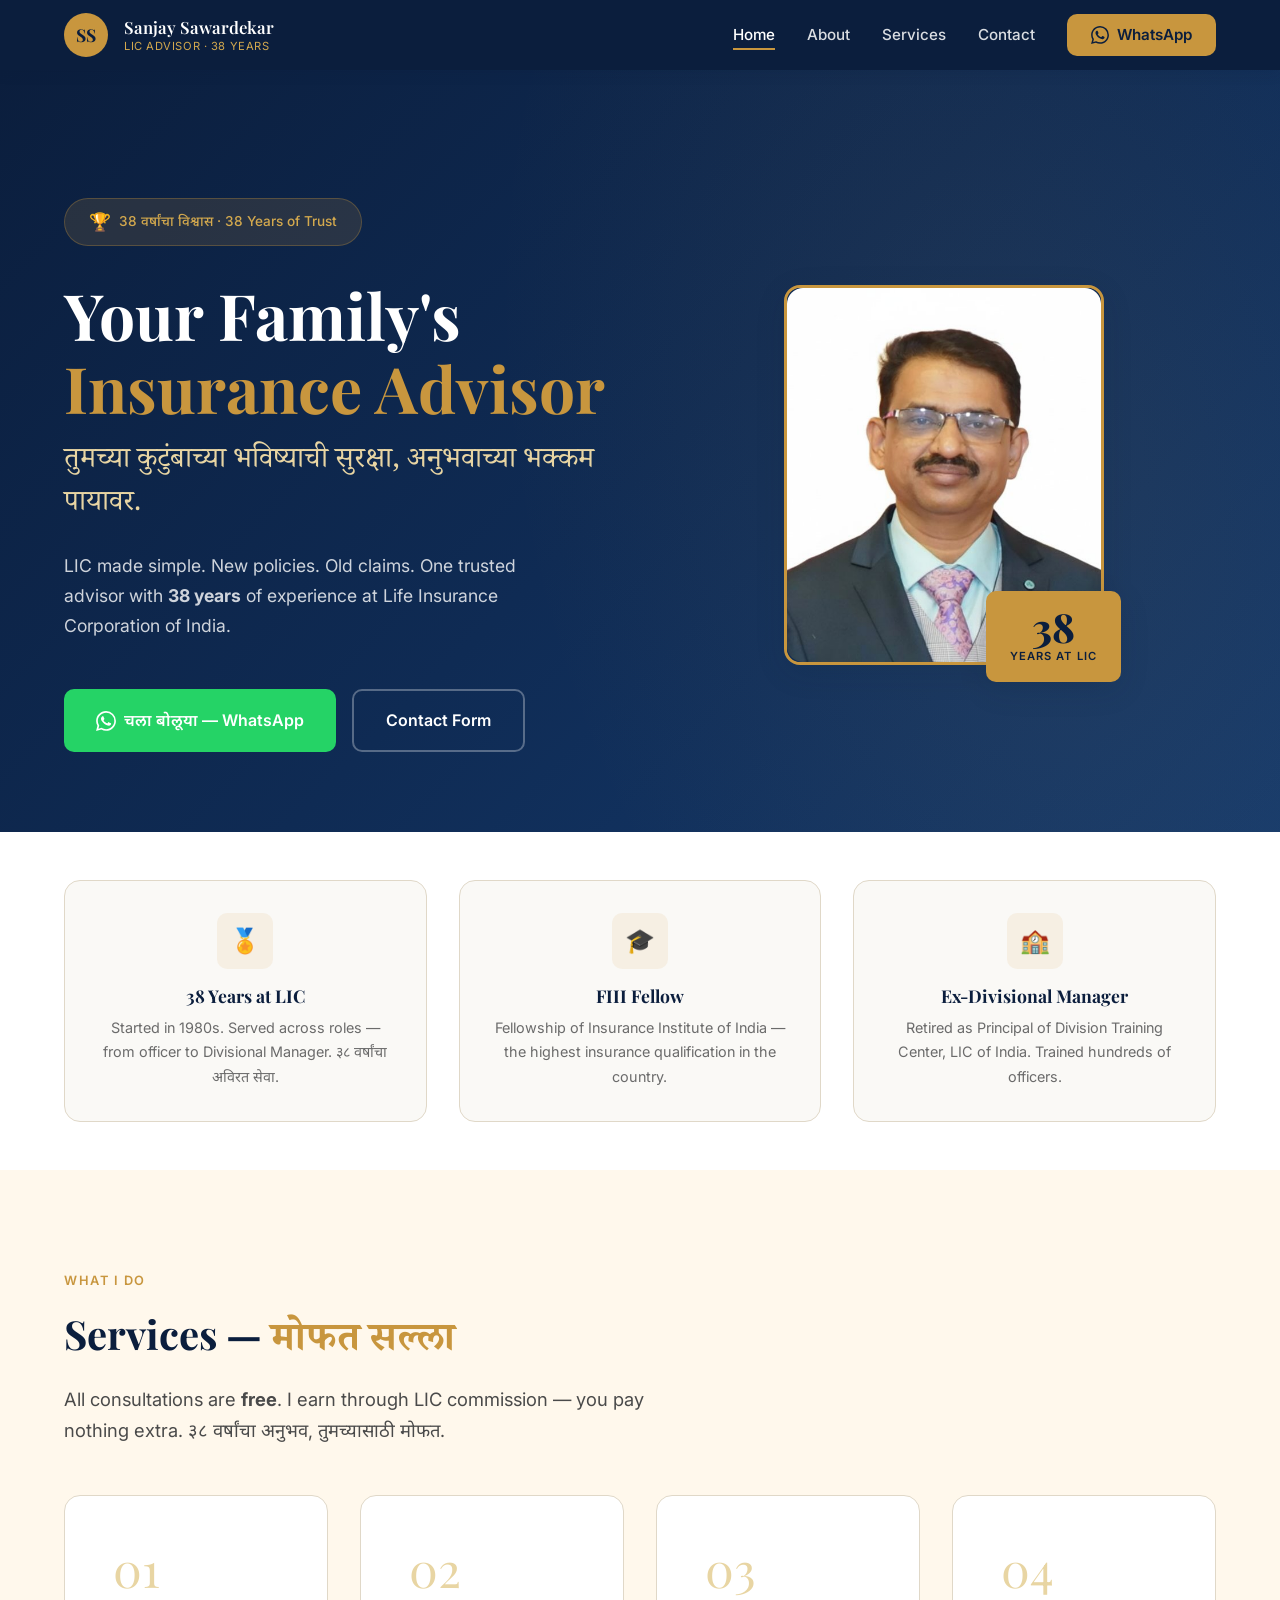
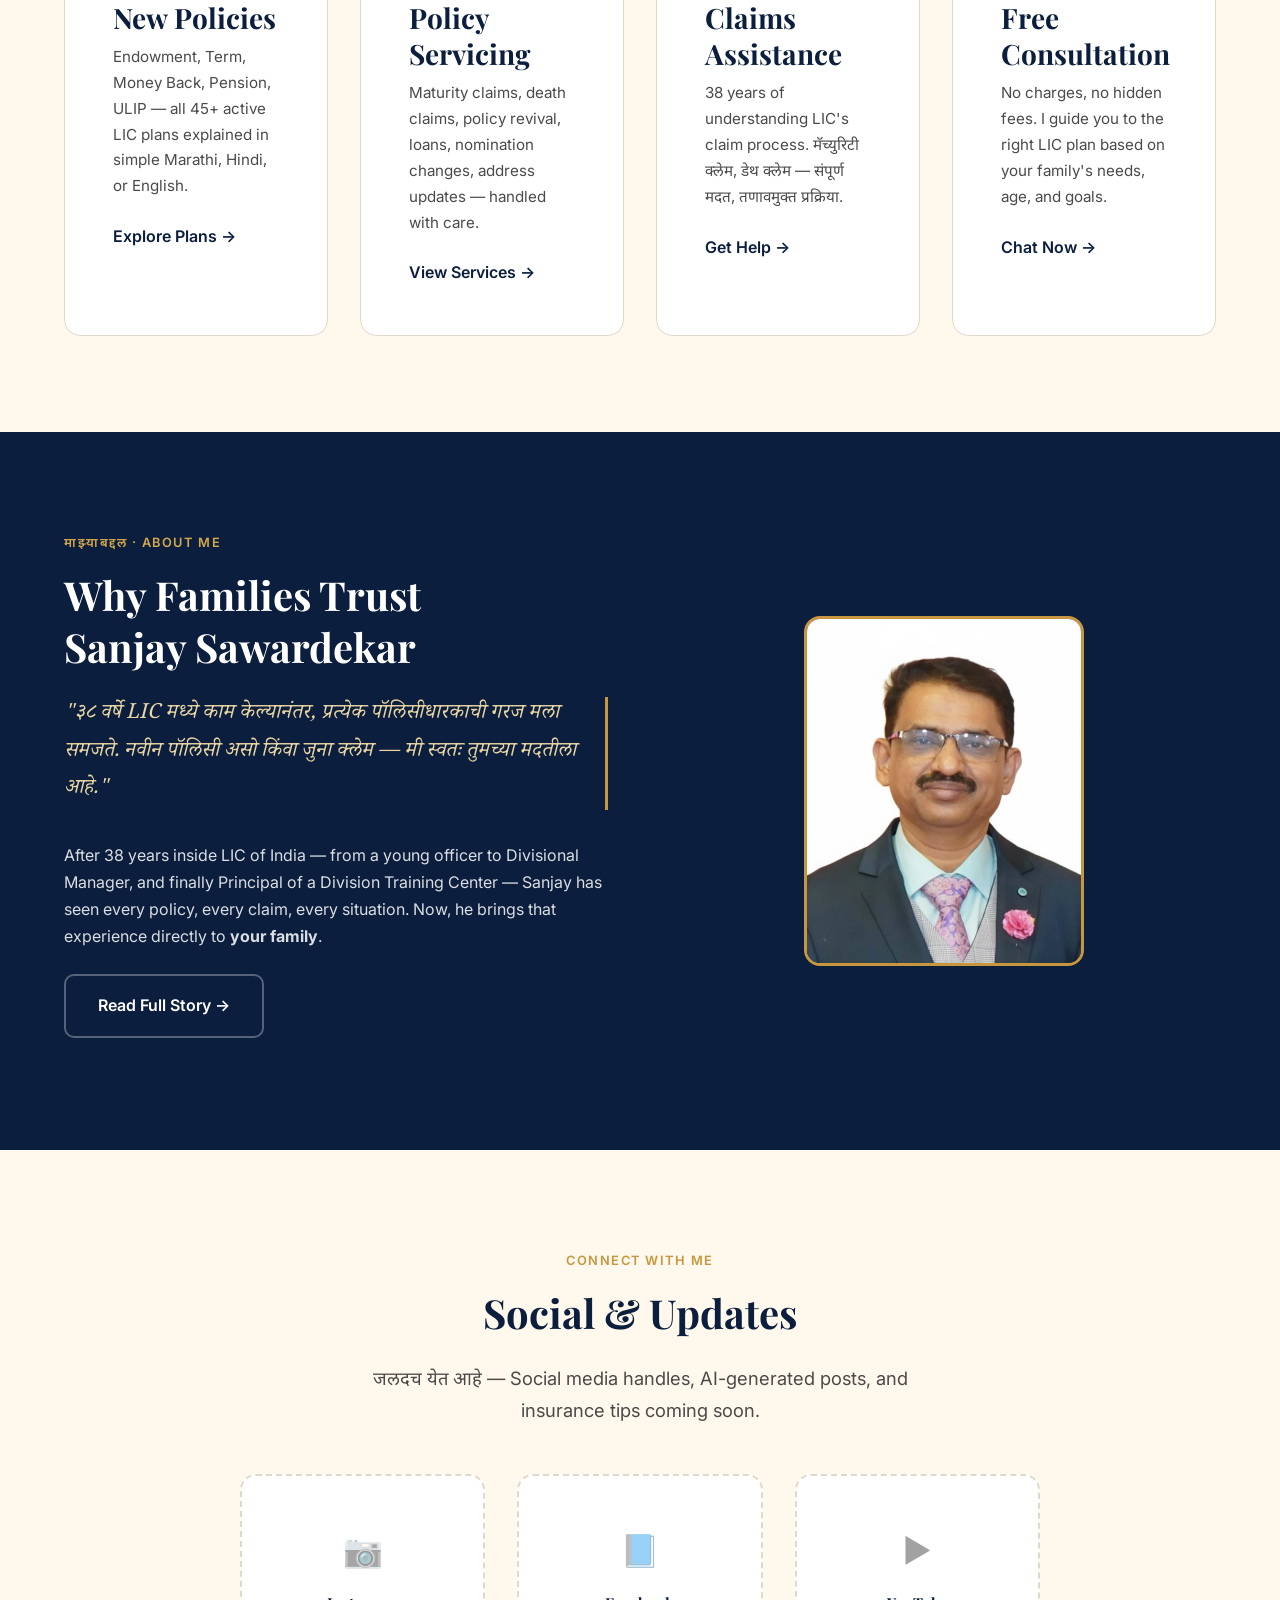
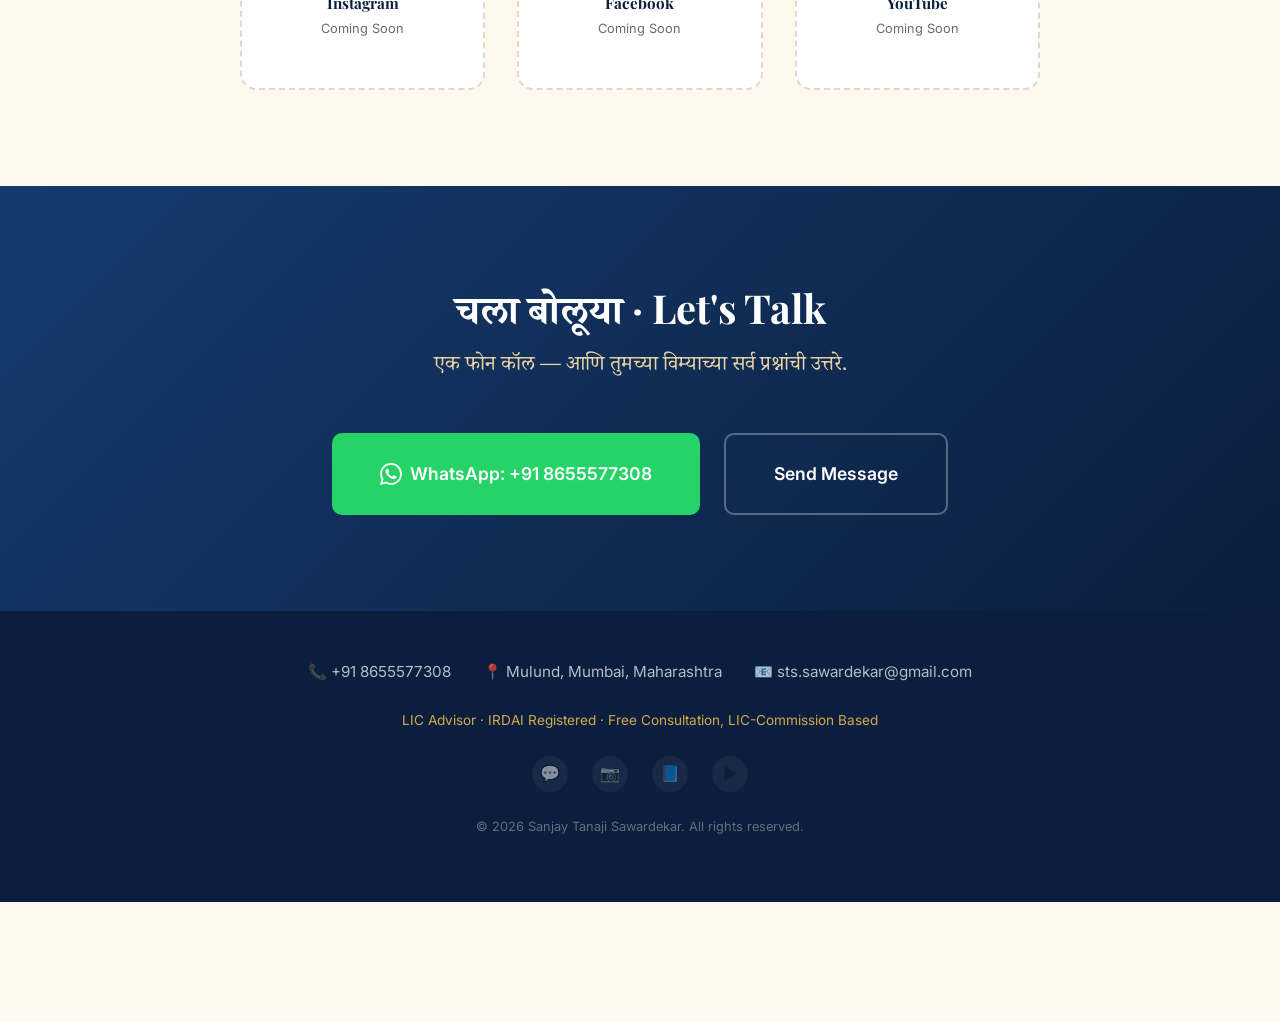
==== commit da595fbb: "Add inline gold border style to bypass CDN CSS caching" ====
--- a/index.html
+++ b/index.html
@@ -178,7 +178,7 @@
         </div>
 
         <div class="hero-visual">
-          <div class="hero-photo-frame">
+          <div class="hero-photo-frame" style="border: 3px solid #C8963E;">
             <div class="photo-placeholder">
               <img src="assets/images/sanjay-sawardekar.jpg" alt="Sanjay Tanaji Sawardekar — LIC Advisor, Mulund Mumbai" loading="eager">
             </div>
--- a/assets/css/style.css
+++ b/assets/css/style.css
@@ -506,24 +506,21 @@
   position: relative;
   width: 320px;
   height: 380px;
-}
-
-.hero-photo-frame .photo-bg {
-  display: none;
+  border: 3px solid var(--gold);
+  border-radius: var(--radius-lg);
+  box-shadow: var(--shadow-lg);
+  display: inline-block;
 }
 
 .hero-photo-frame .photo-placeholder {
-  position: relative;
   width: 100%;
   height: 100%;
-  border-radius: var(--radius-lg);
-  border: 3px solid var(--gold);
-  background: linear-gradient(135deg, rgba(200, 150, 62, 0.2), rgba(15, 43, 84, 0.5));
+  border-radius: calc(var(--radius-lg) - 2px);
+  overflow: hidden;
   display: flex;
   align-items: center;
   justify-content: center;
-  overflow: hidden;
-  box-shadow: var(--shadow-lg);
+  background: var(--navy);
 }
 
 .hero-photo-frame .photo-placeholder img {
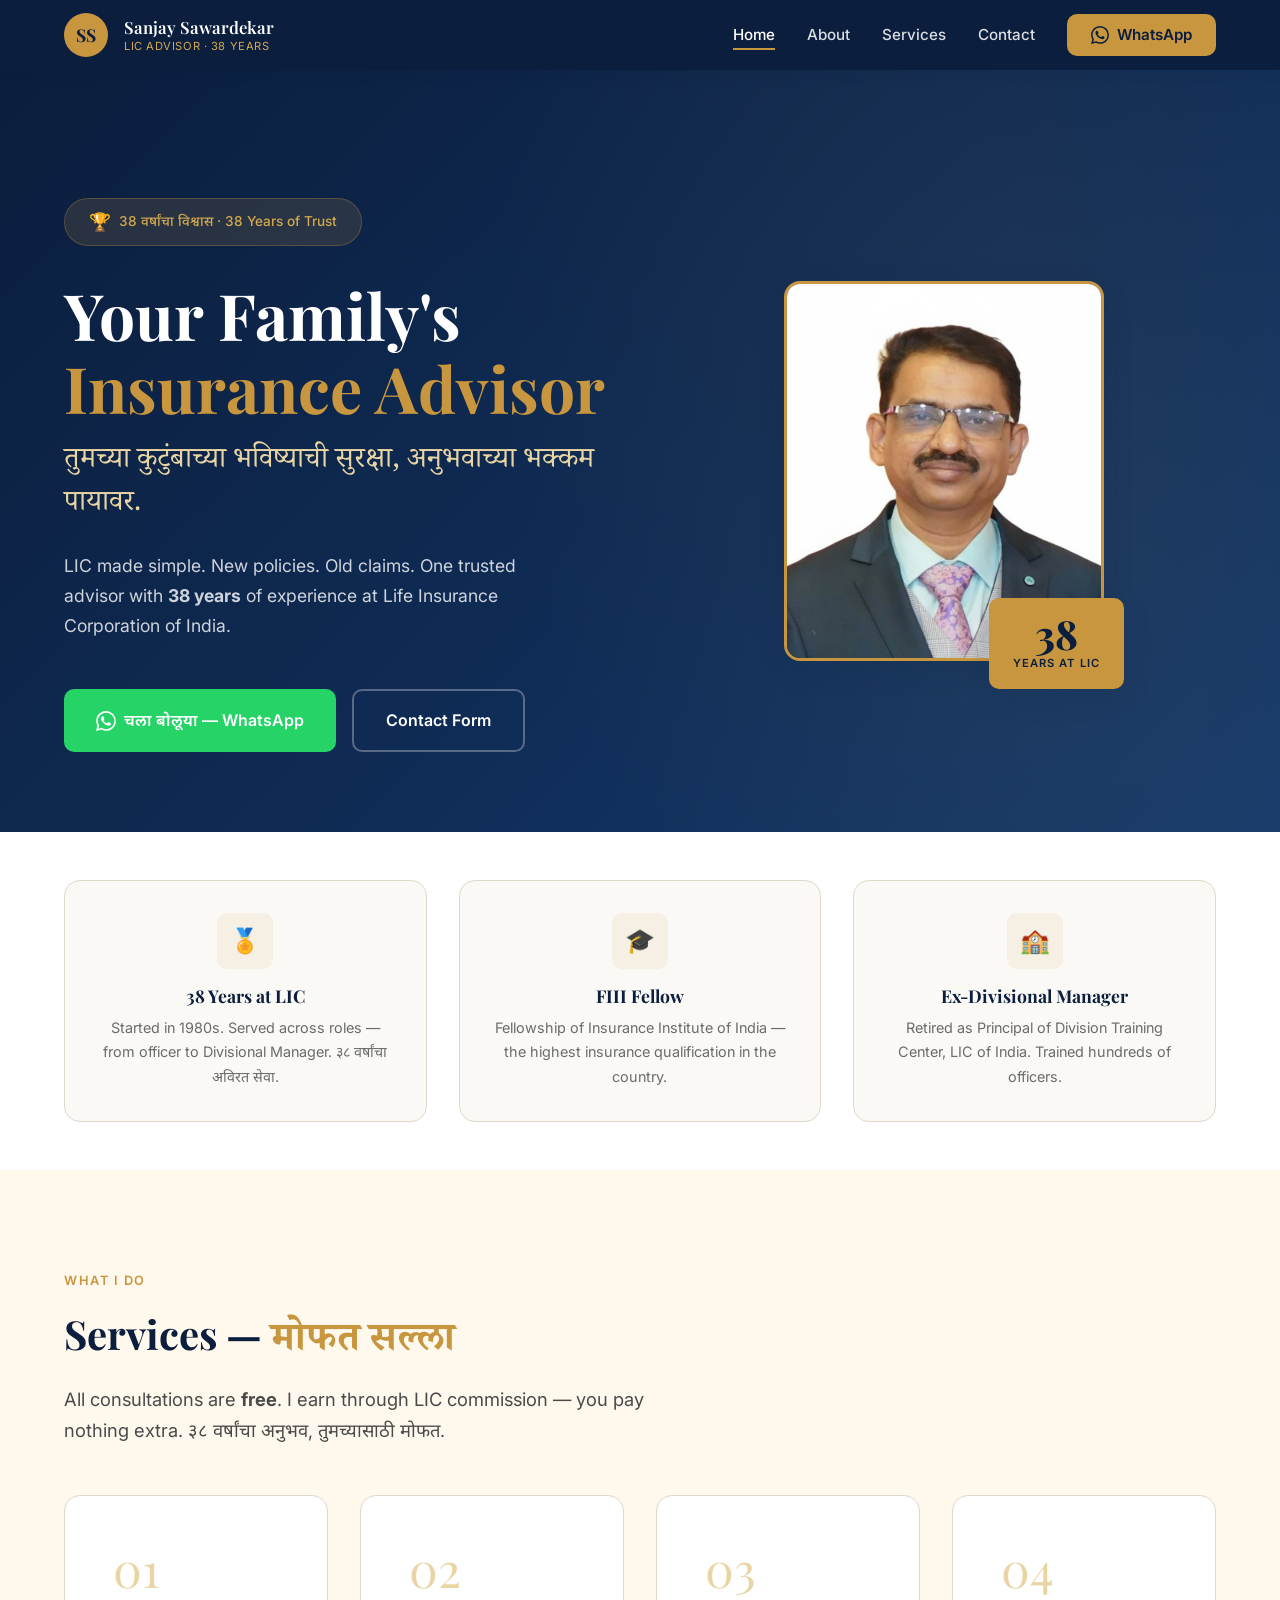
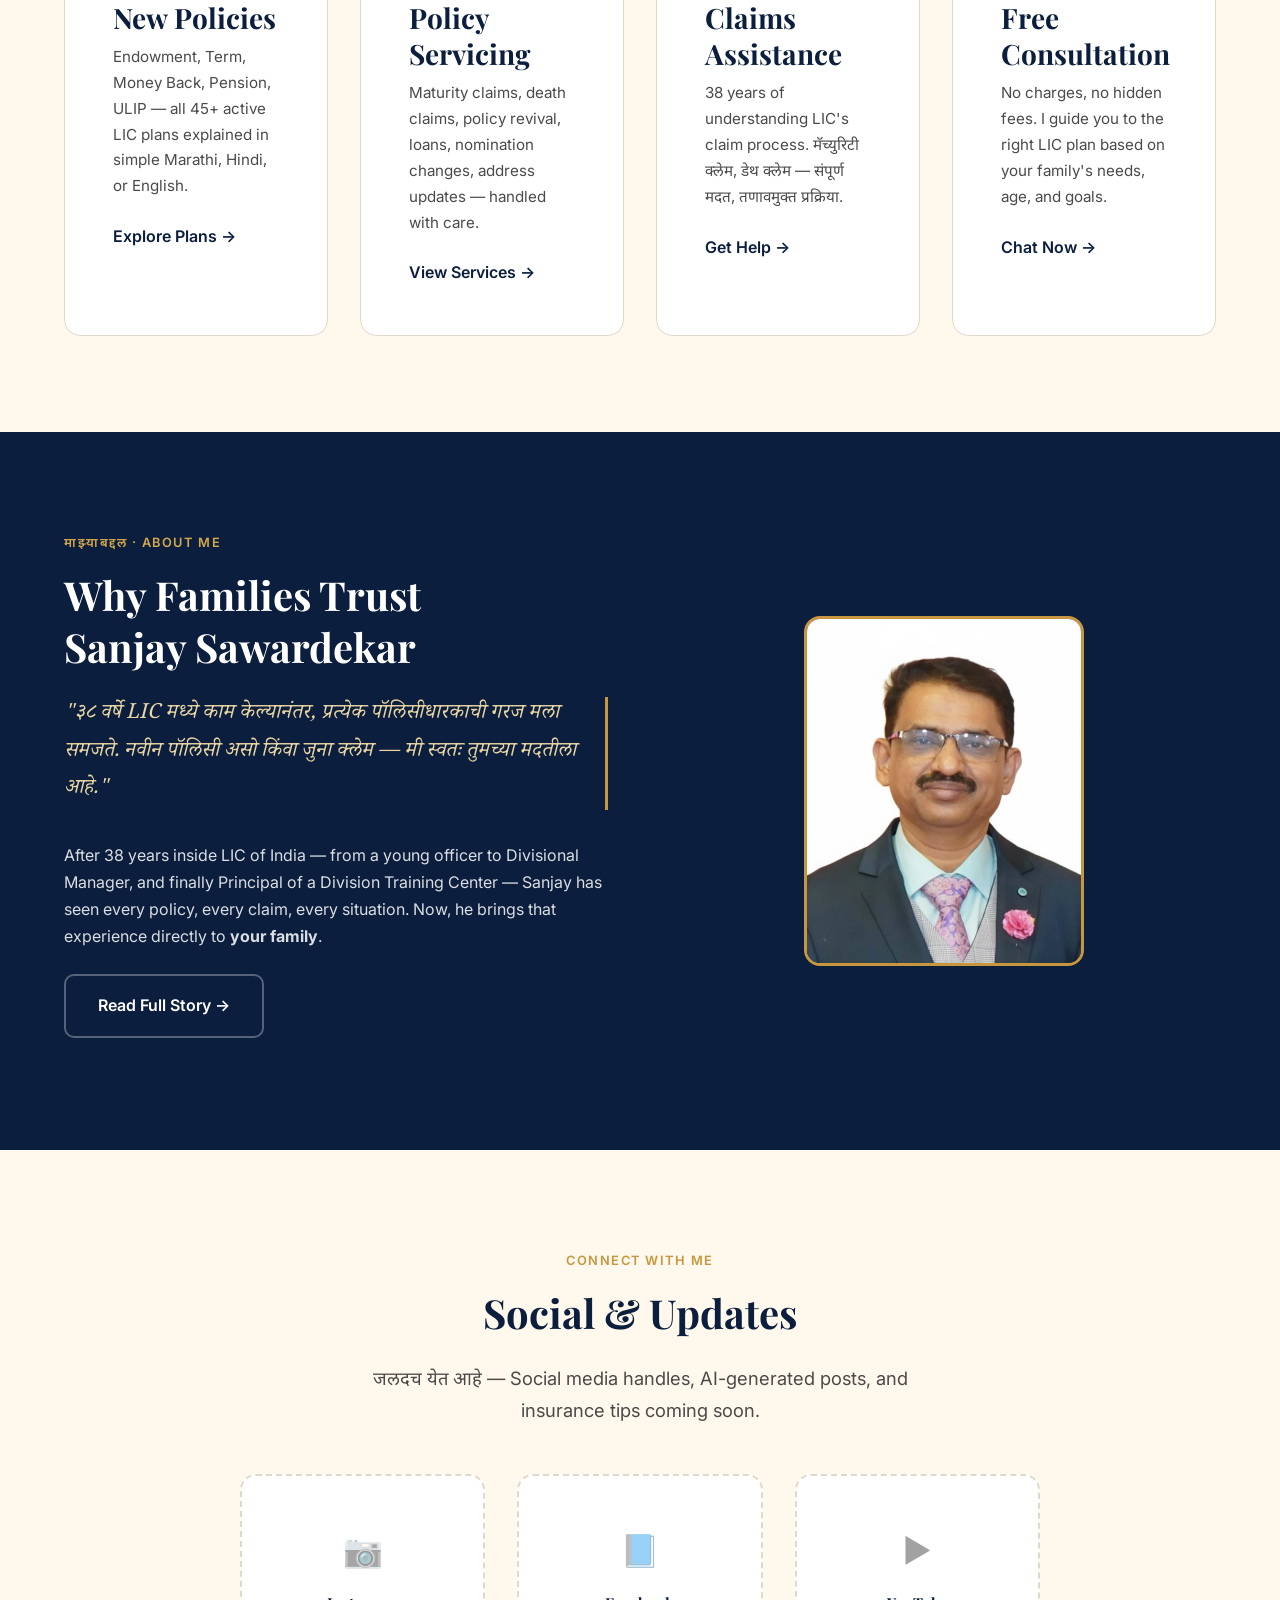
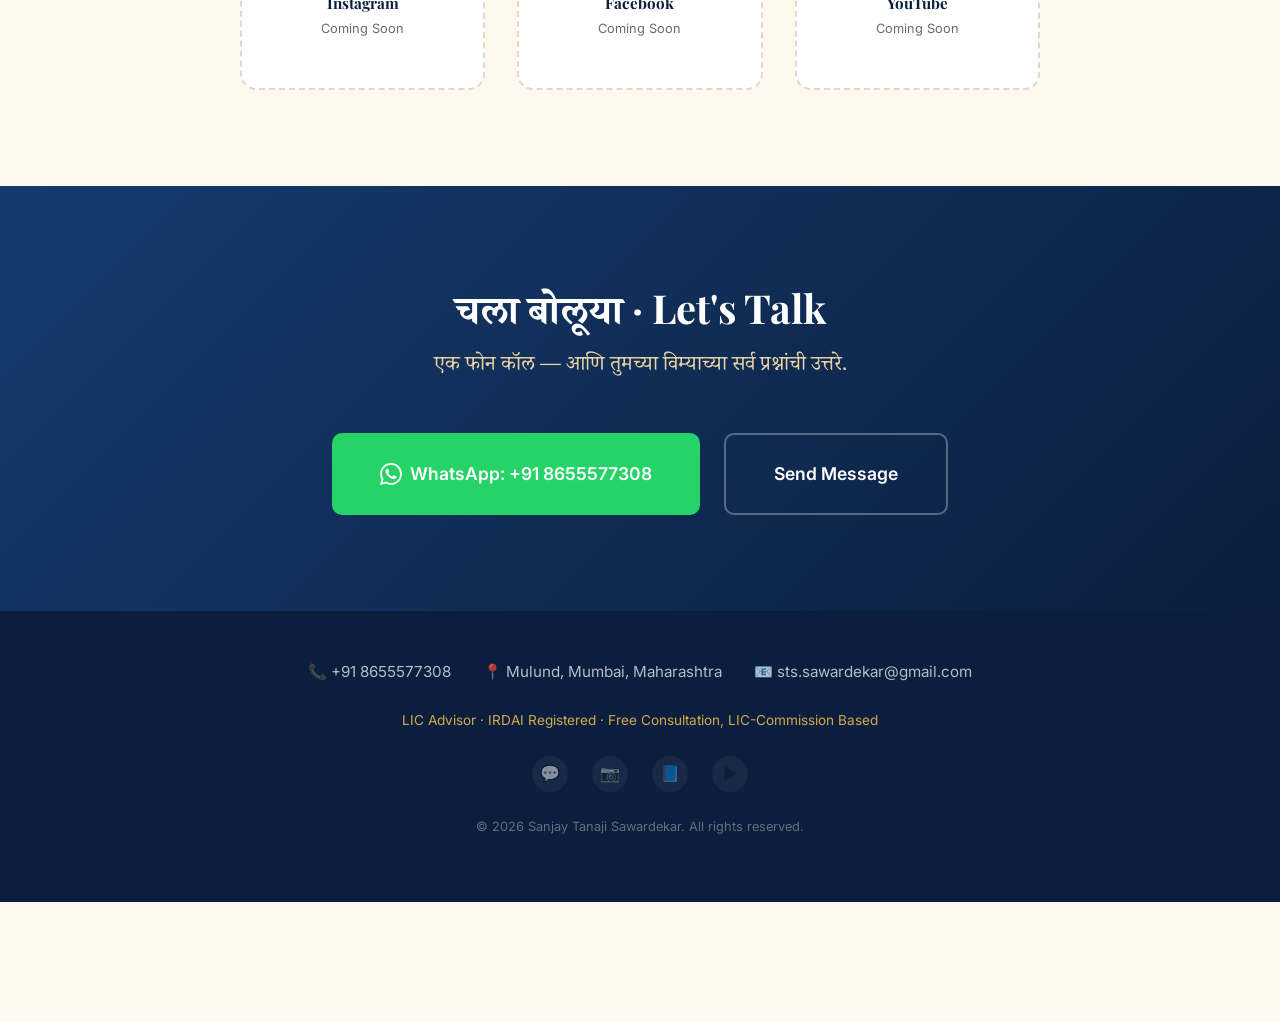
==== commit fa5a65ae: "Fix border gap — remove radius mismatch, move counter outside frame, add overflow hidden" ====
--- a/index.html
+++ b/index.html
@@ -178,9 +178,11 @@
         </div>
 
         <div class="hero-visual">
-          <div class="hero-photo-frame" style="border: 3px solid #C8963E;">
-            <div class="photo-placeholder">
-              <img src="assets/images/sanjay-sawardekar.jpg" alt="Sanjay Tanaji Sawardekar — LIC Advisor, Mulund Mumbai" loading="eager">
+          <div class="photo-wrapper">
+            <div class="hero-photo-frame" style="border: 3px solid #C8963E; overflow: hidden;">
+              <div class="photo-placeholder">
+                <img src="assets/images/sanjay-sawardekar.jpg" alt="Sanjay Tanaji Sawardekar — LIC Advisor, Mulund Mumbai" loading="eager">
+              </div>
             </div>
             <div class="years-counter">
               <div class="years-number" data-count="38">38</div>
@@ -271,7 +273,7 @@
           </p>
         </div>
         <div style="text-align: center;">
-          <div class="preview-photo">
+          <div class="preview-photo" style="border: 3px solid #C8963E;">
             <img src="assets/images/sanjay-sawardekar.jpg" alt="Sanjay Tanaji Sawardekar" loading="lazy">
           </div>
         </div>
--- a/assets/css/style.css
+++ b/assets/css/style.css
@@ -502,6 +502,12 @@
   animation: fadeInRight 0.8s var(--ease-out) 0.3s both;
 }
 
+/* Photo + Counter Wrapper */
+.photo-wrapper {
+  position: relative;
+  display: inline-block;
+}
+
 .hero-photo-frame {
   position: relative;
   width: 320px;
@@ -515,7 +521,6 @@
 .hero-photo-frame .photo-placeholder {
   width: 100%;
   height: 100%;
-  border-radius: calc(var(--radius-lg) - 2px);
   overflow: hidden;
   display: flex;
   align-items: center;
@@ -527,7 +532,6 @@
   width: 100%;
   height: 100%;
   object-fit: cover;
-  border-radius: var(--radius-lg);
 }
 
 .hero-photo-frame .photo-placeholder .placeholder-icon {
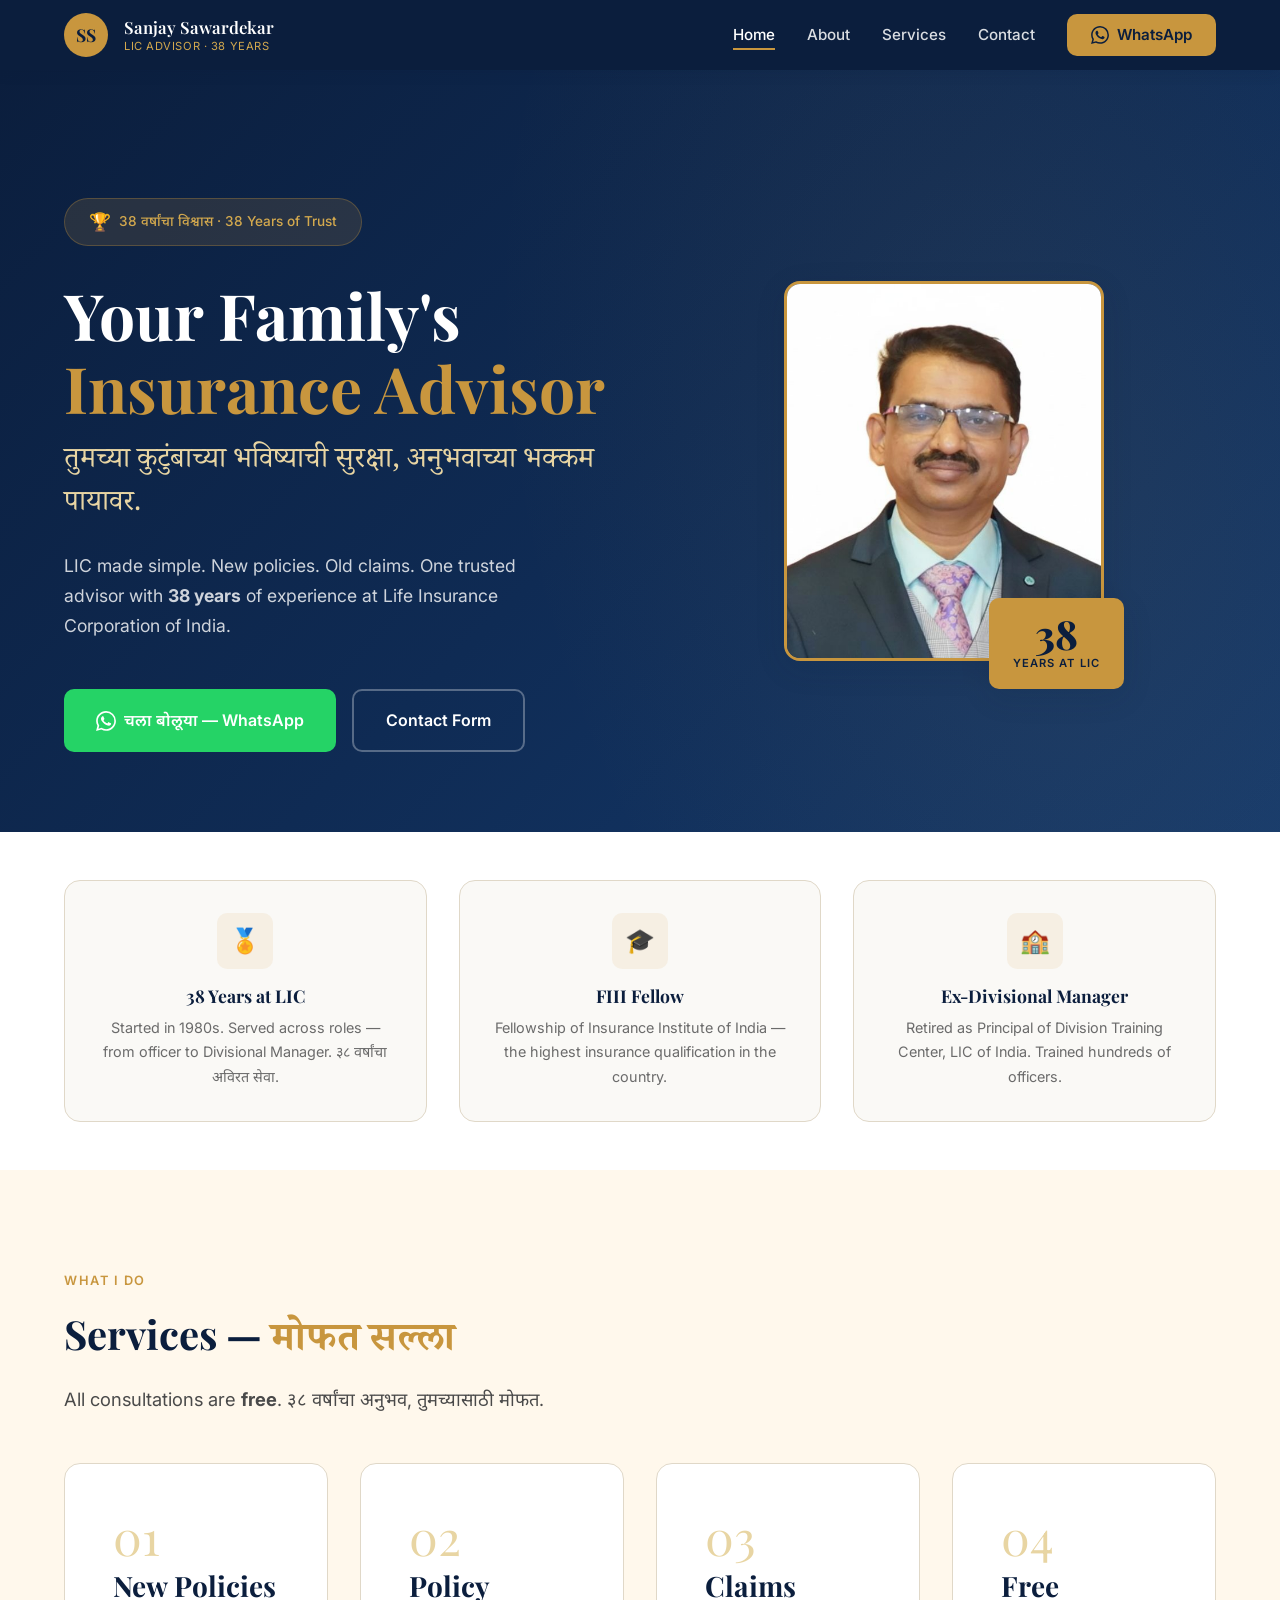
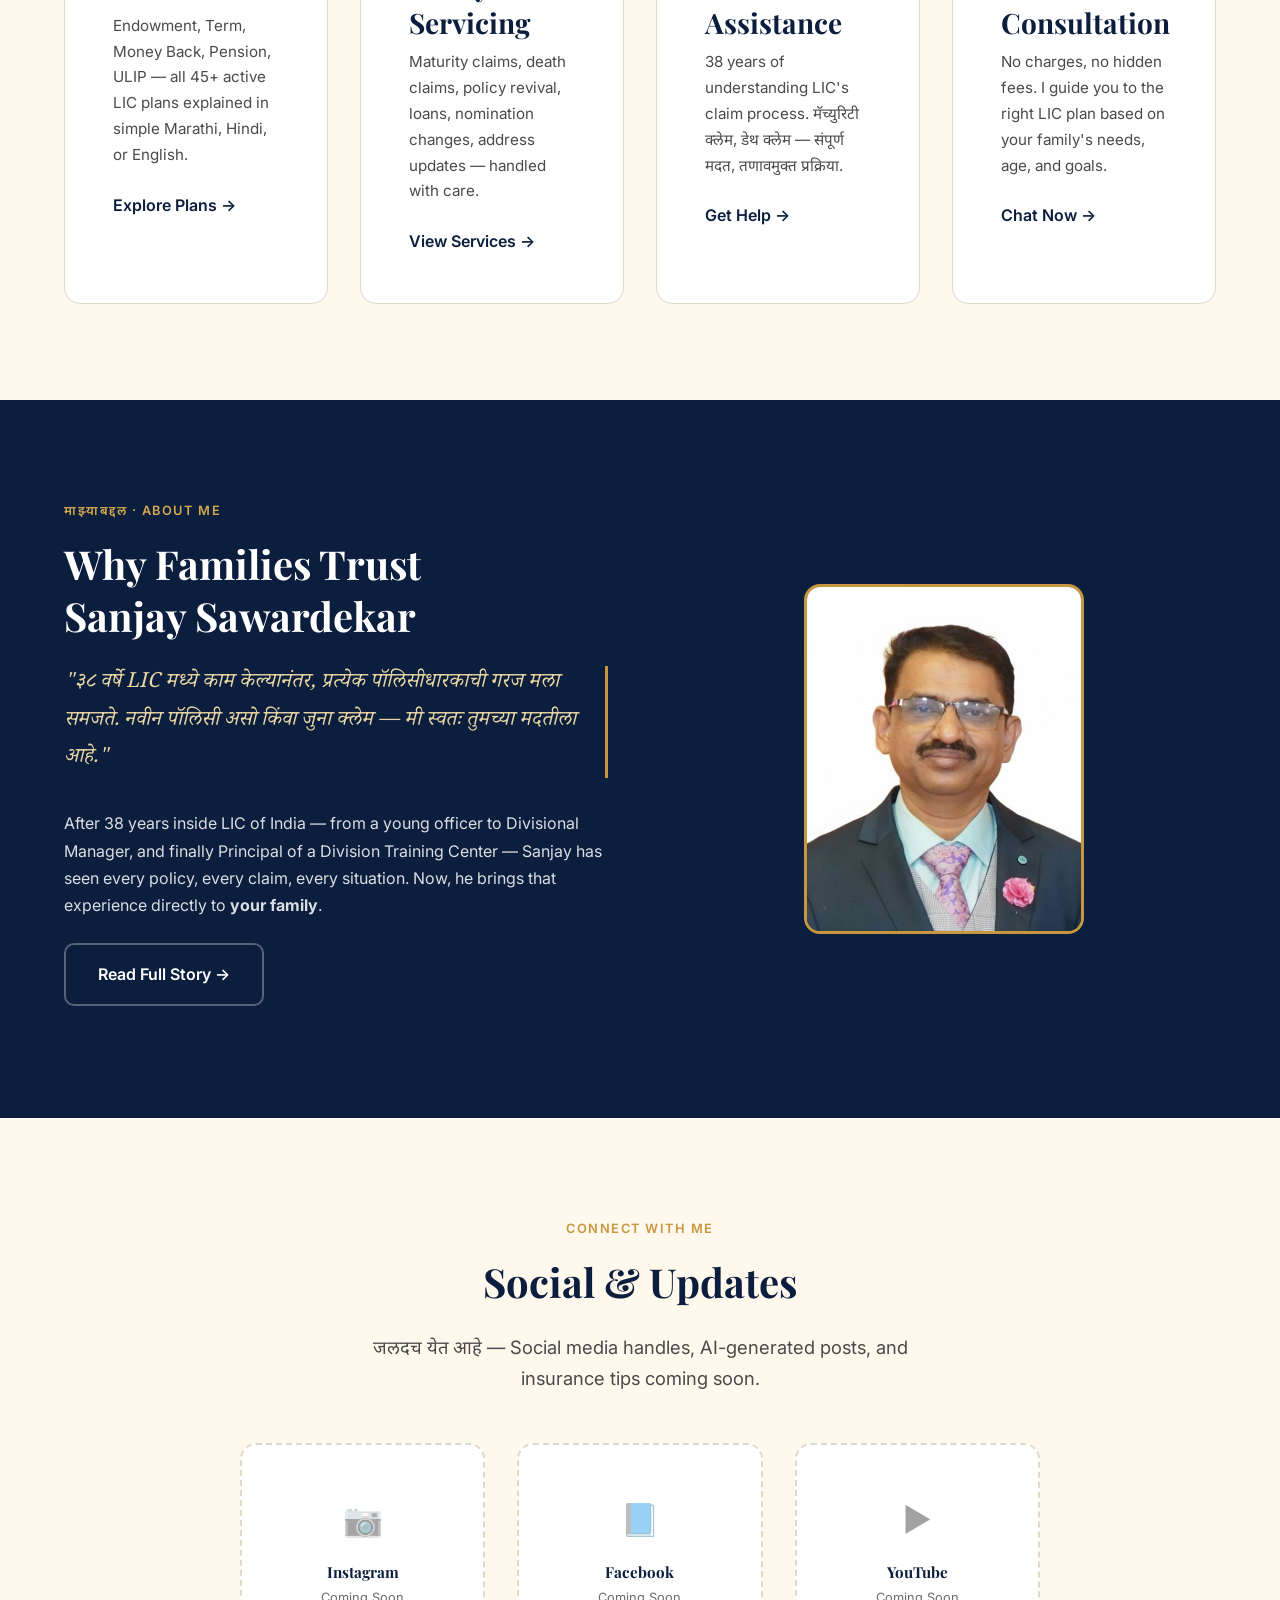
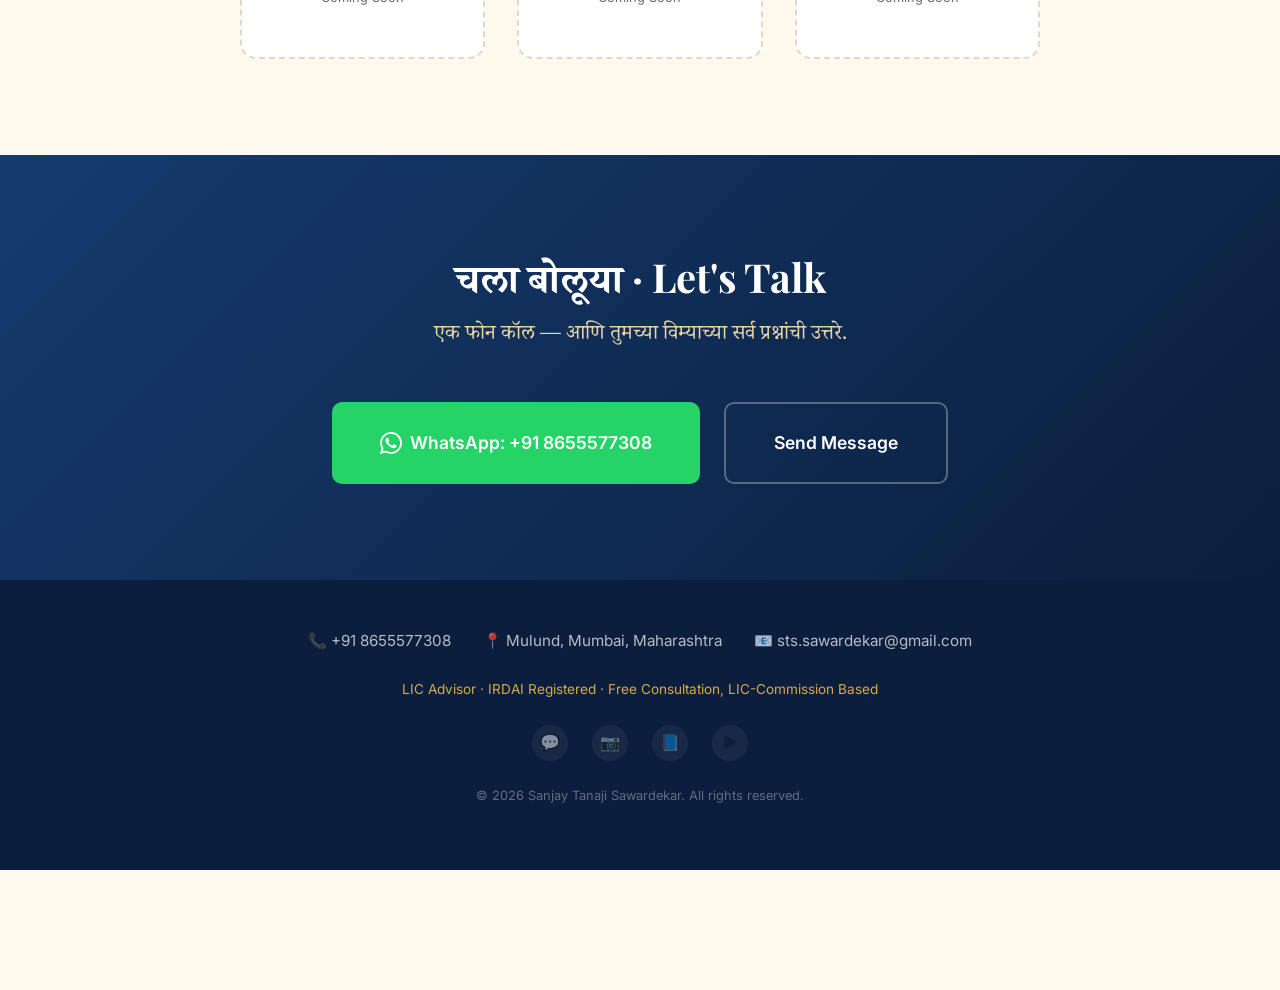
==== commit 833b4e29: "Remove commission mention from services subtitle" ====
--- a/index.html
+++ b/index.html
@@ -221,7 +221,7 @@
       <div class="container">
         <span class="section-label">What I Do</span>
         <h2 class="section-title">Services — <span class="gold-text">मोफत सल्ला</span></h2>
-        <p class="section-subtitle">All consultations are <strong>free</strong>. I earn through LIC commission — you pay nothing extra. ३८ वर्षांचा अनुभव, तुमच्यासाठी मोफत.</p>
+        <p class="section-subtitle">All consultations are <strong>free</strong>. ३८ वर्षांचा अनुभव, तुमच्यासाठी मोफत.</p>
 
         <div class="services-grid">
           <div class="service-card reveal-delay-1">
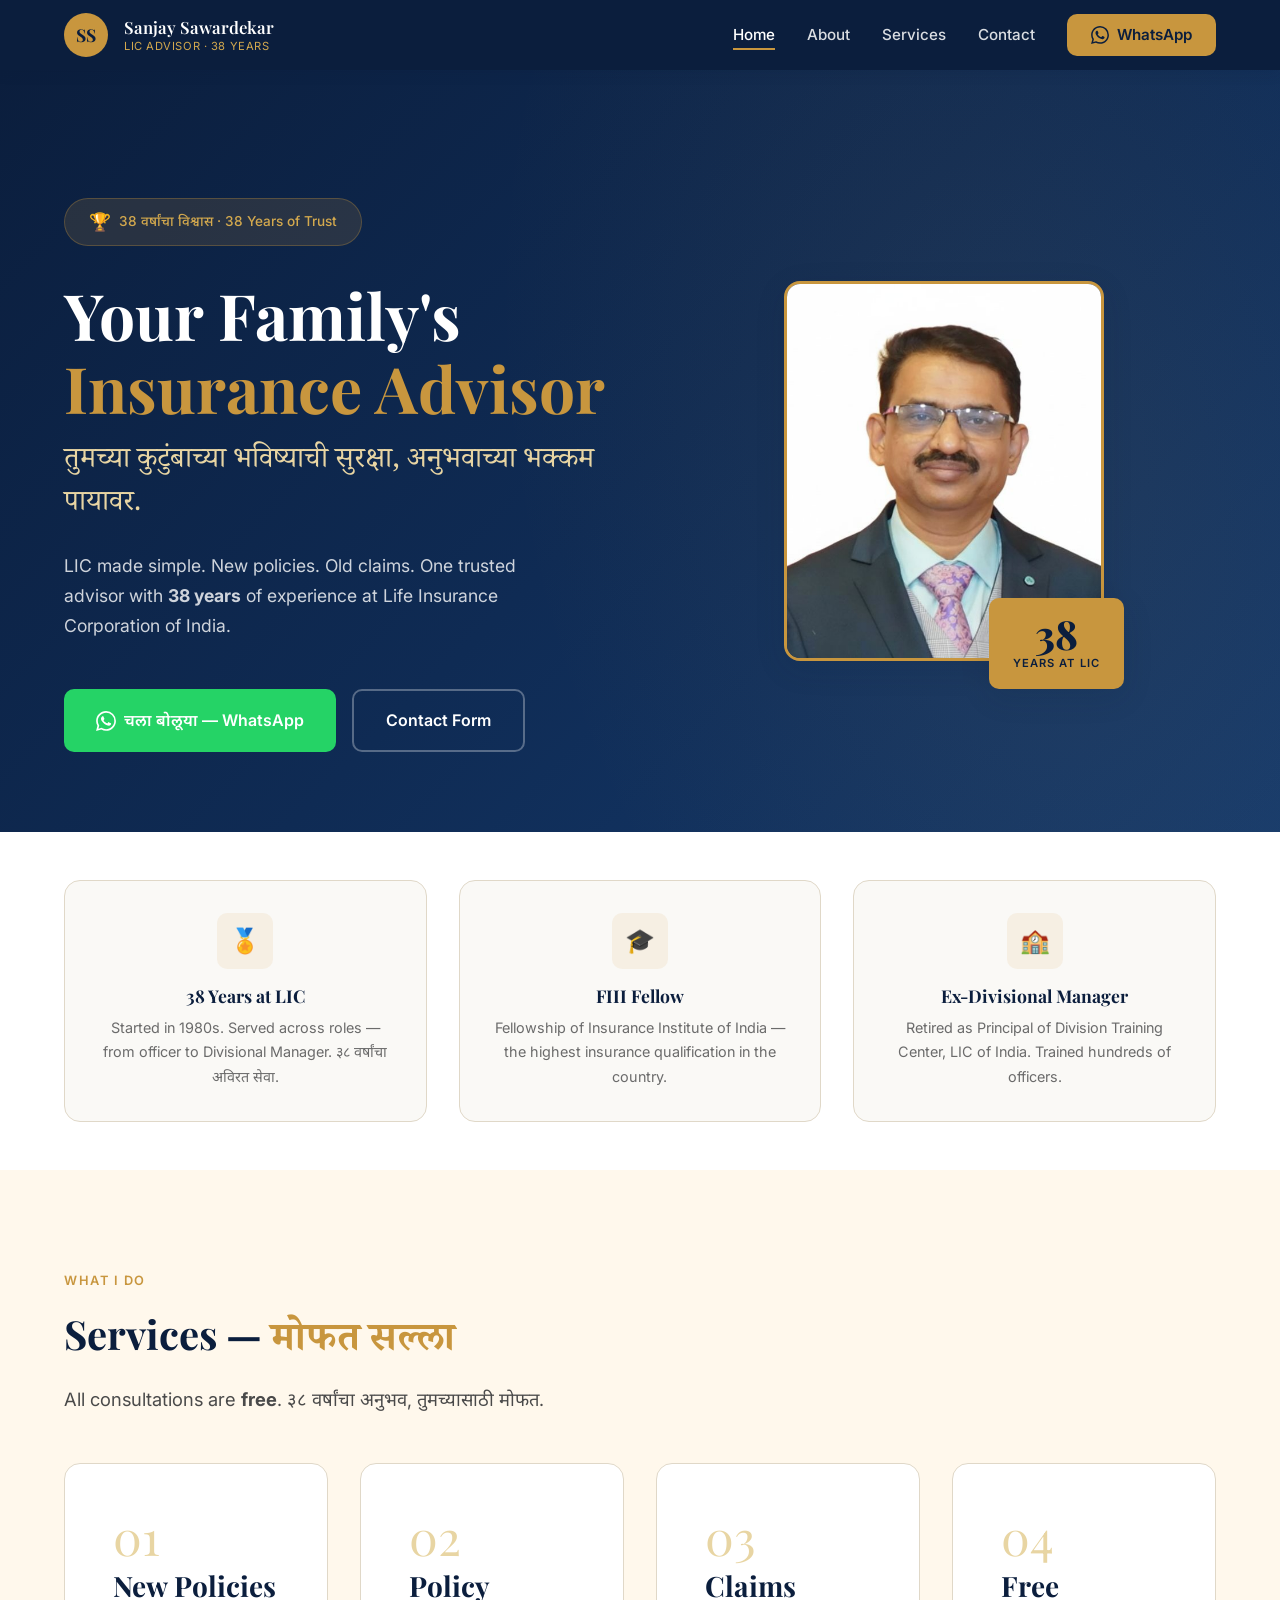
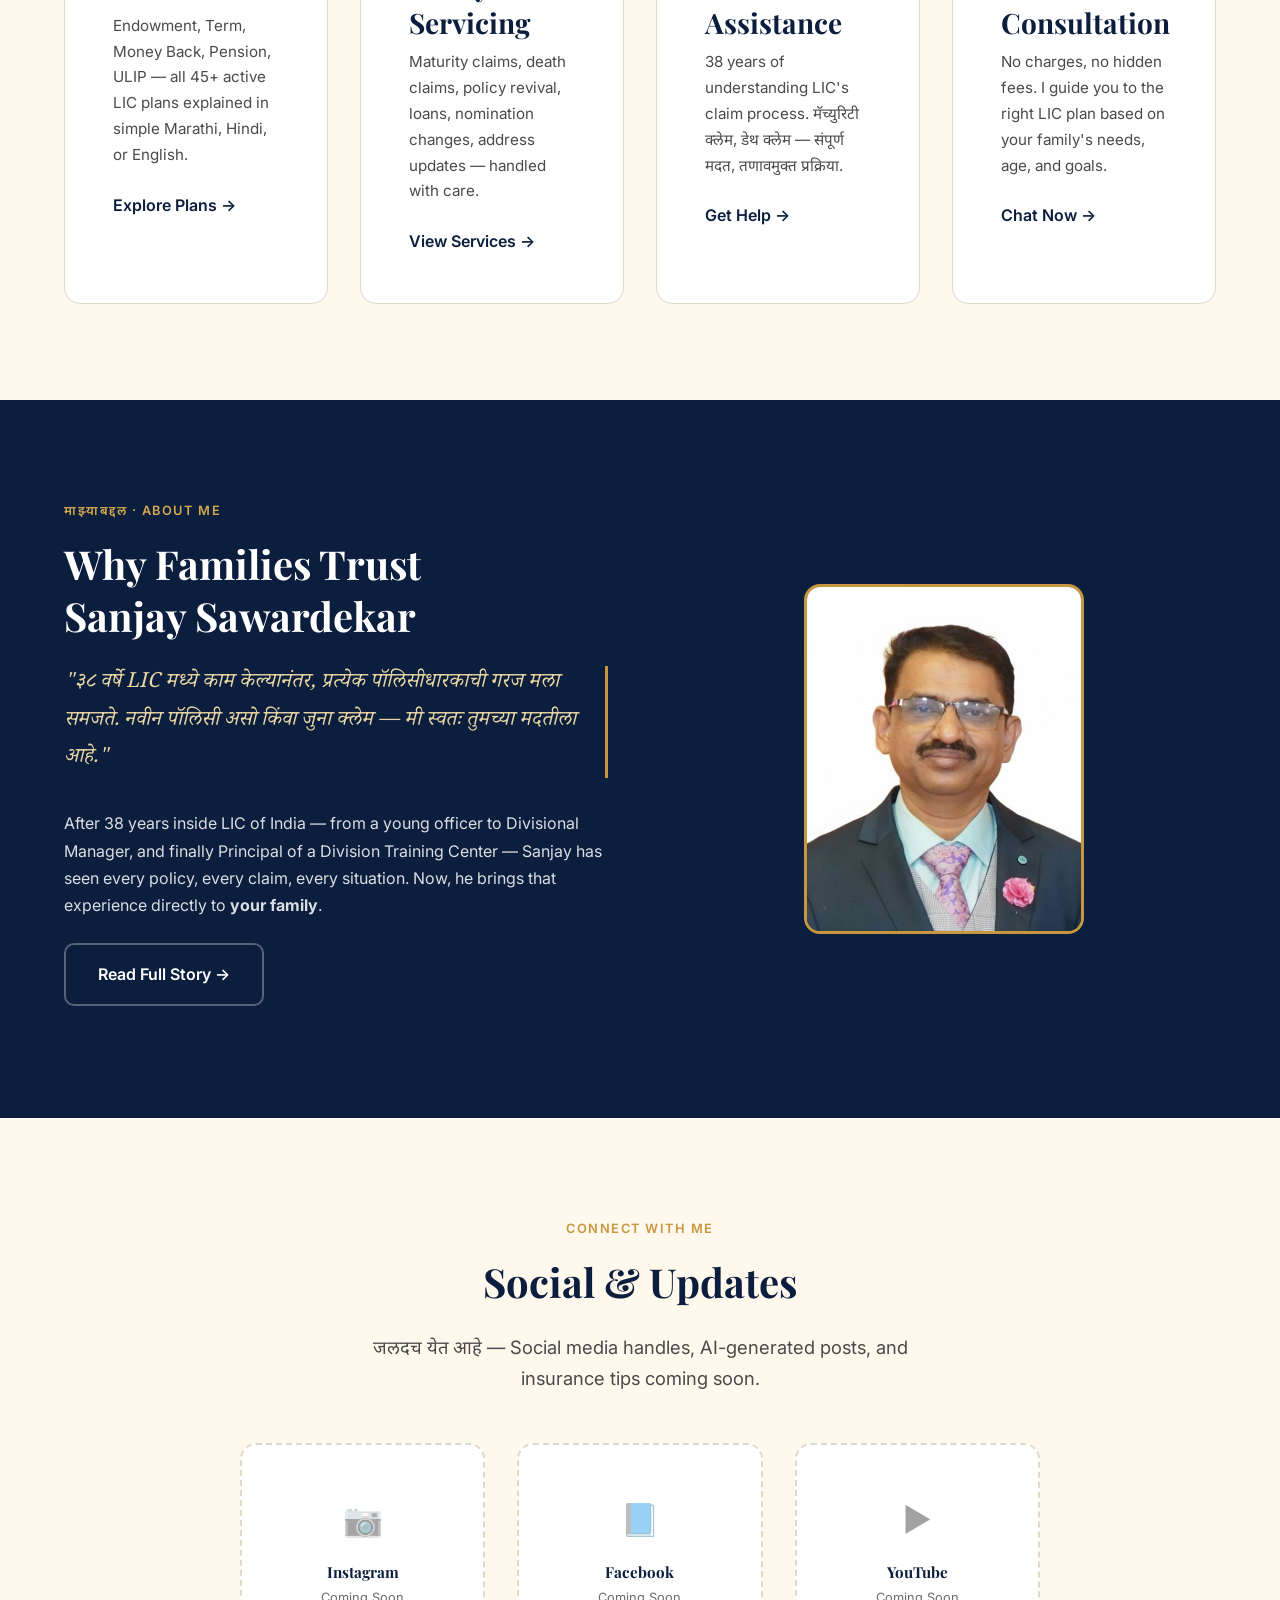
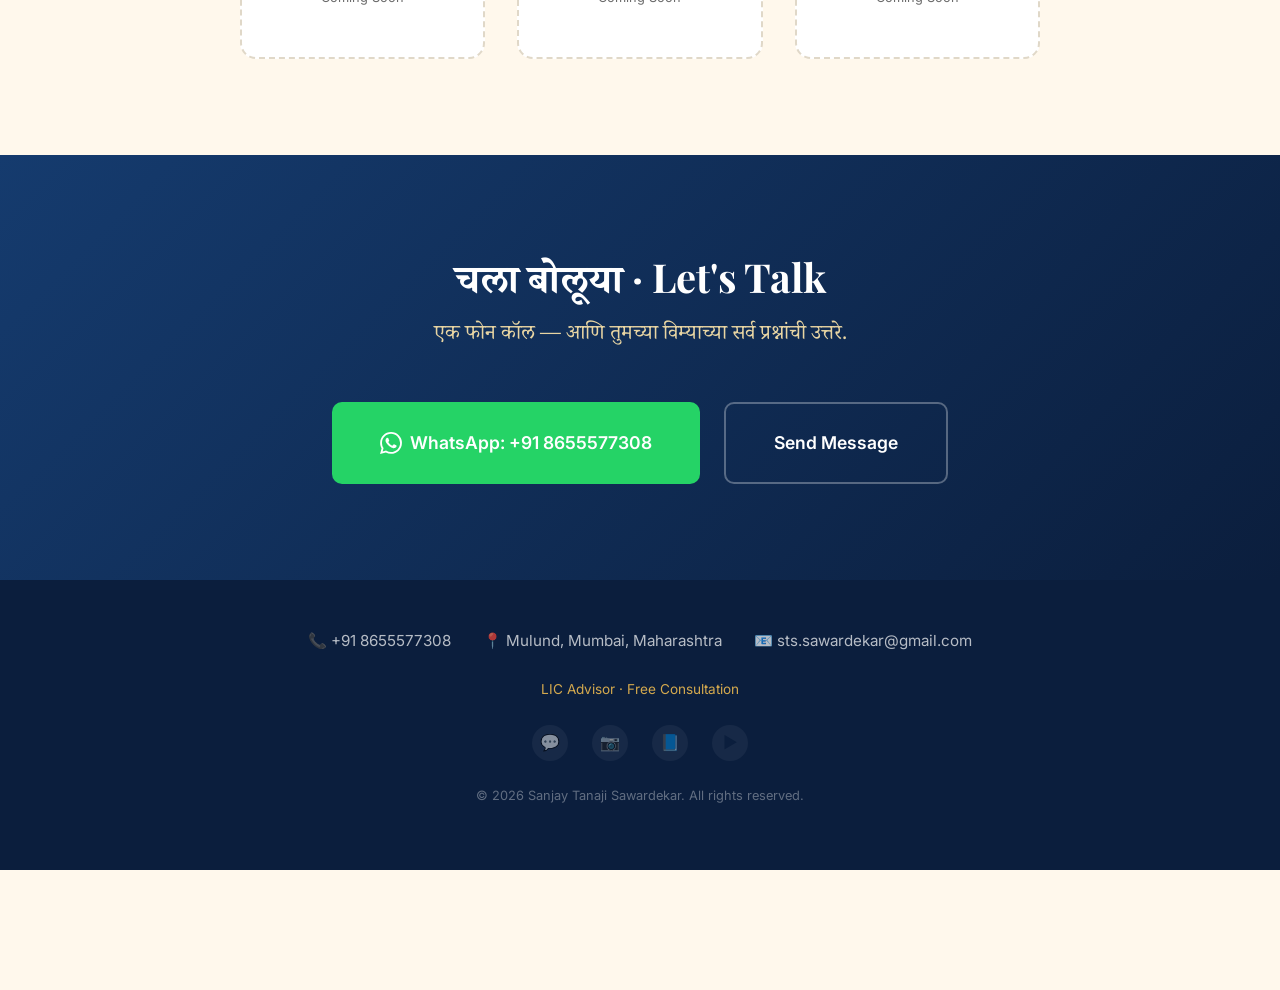
==== commit c7aa77c6: "Remove IRDAI Registered from all footers" ====
--- a/index.html
+++ b/index.html
@@ -333,7 +333,7 @@
         <span>&#x1F4E7; <a href="mailto:sts.sawardekar@gmail.com" style="color:inherit;">sts.sawardekar@gmail.com</a></span>
       </div>
 
-      <p class="footer-affiliation">LIC Advisor · IRDAI Registered · Free Consultation, LIC-Commission Based</p>
+      <p class="footer-affiliation">LIC Advisor · Free Consultation</p>
 
       <div class="footer-social">
         <a href="#" class="social-icon-link" aria-label="WhatsApp" title="WhatsApp — Coming Soon">&#x1F4AC;</a>
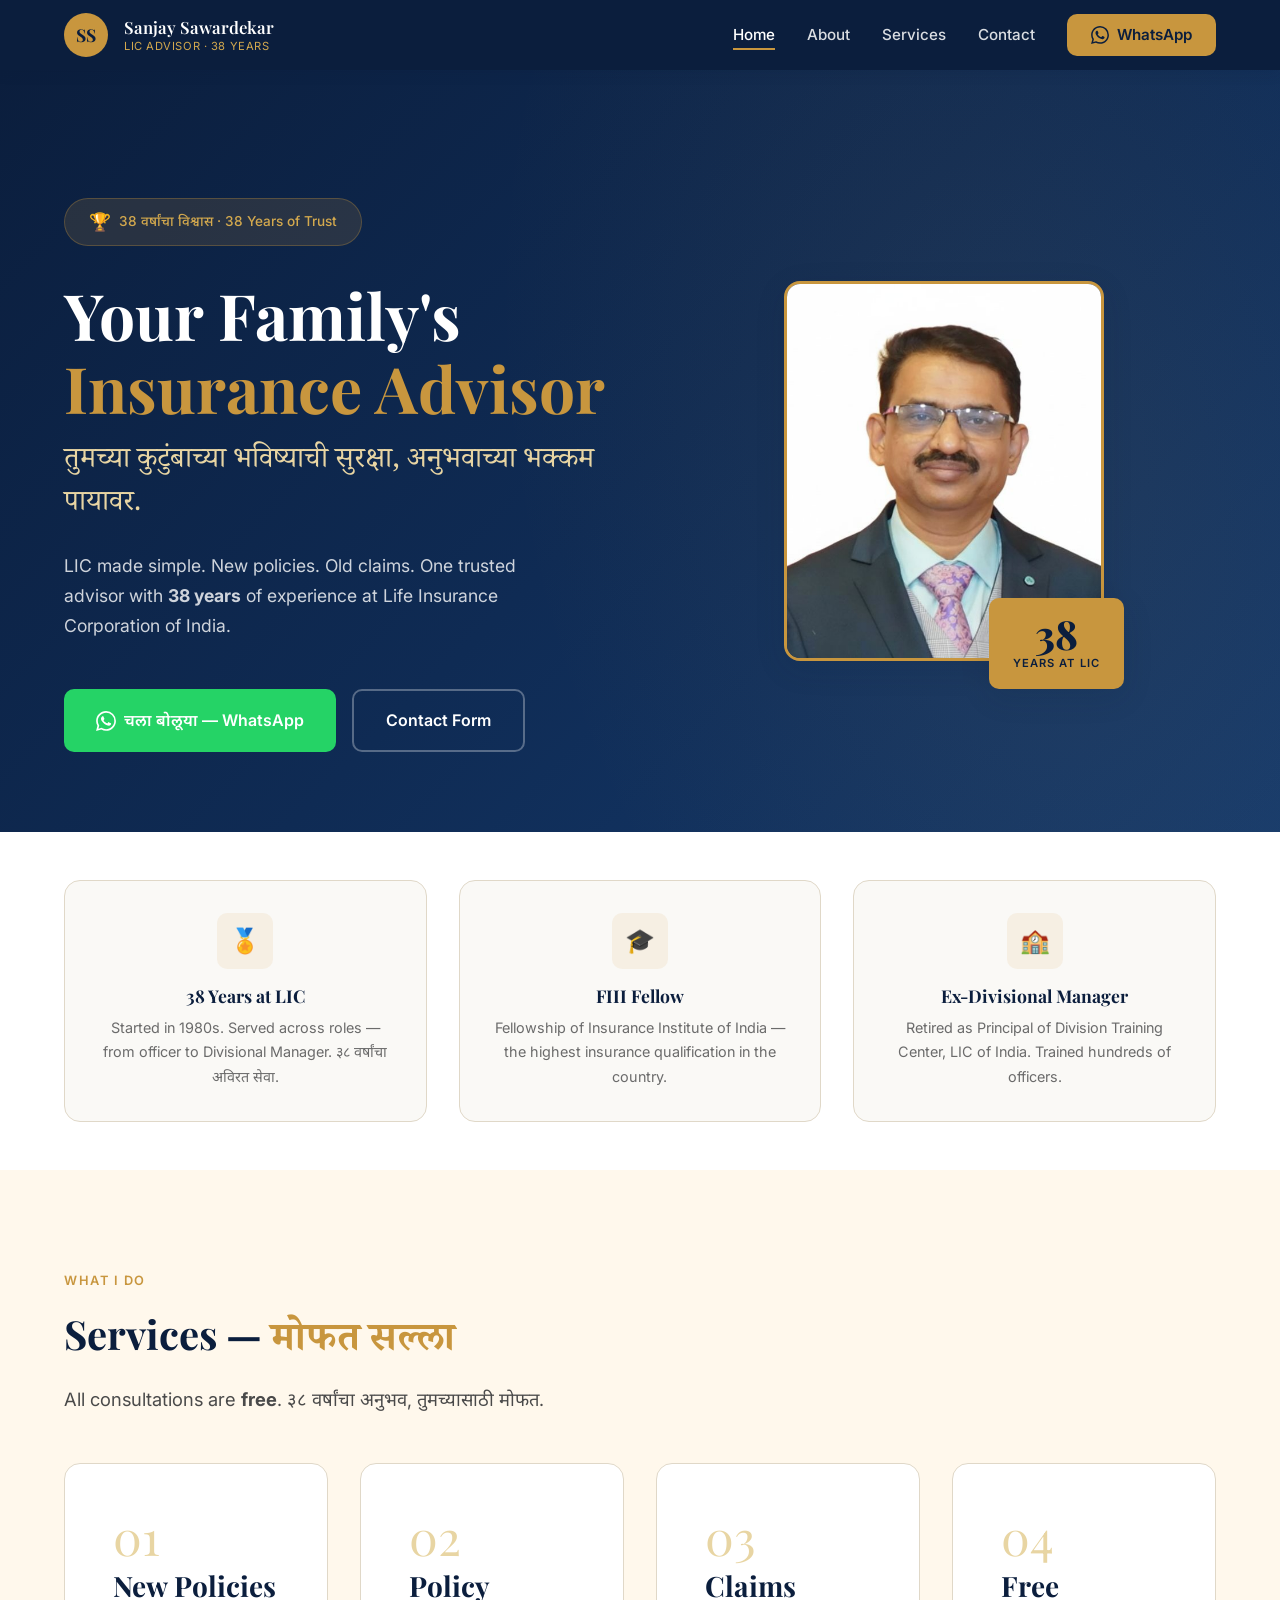
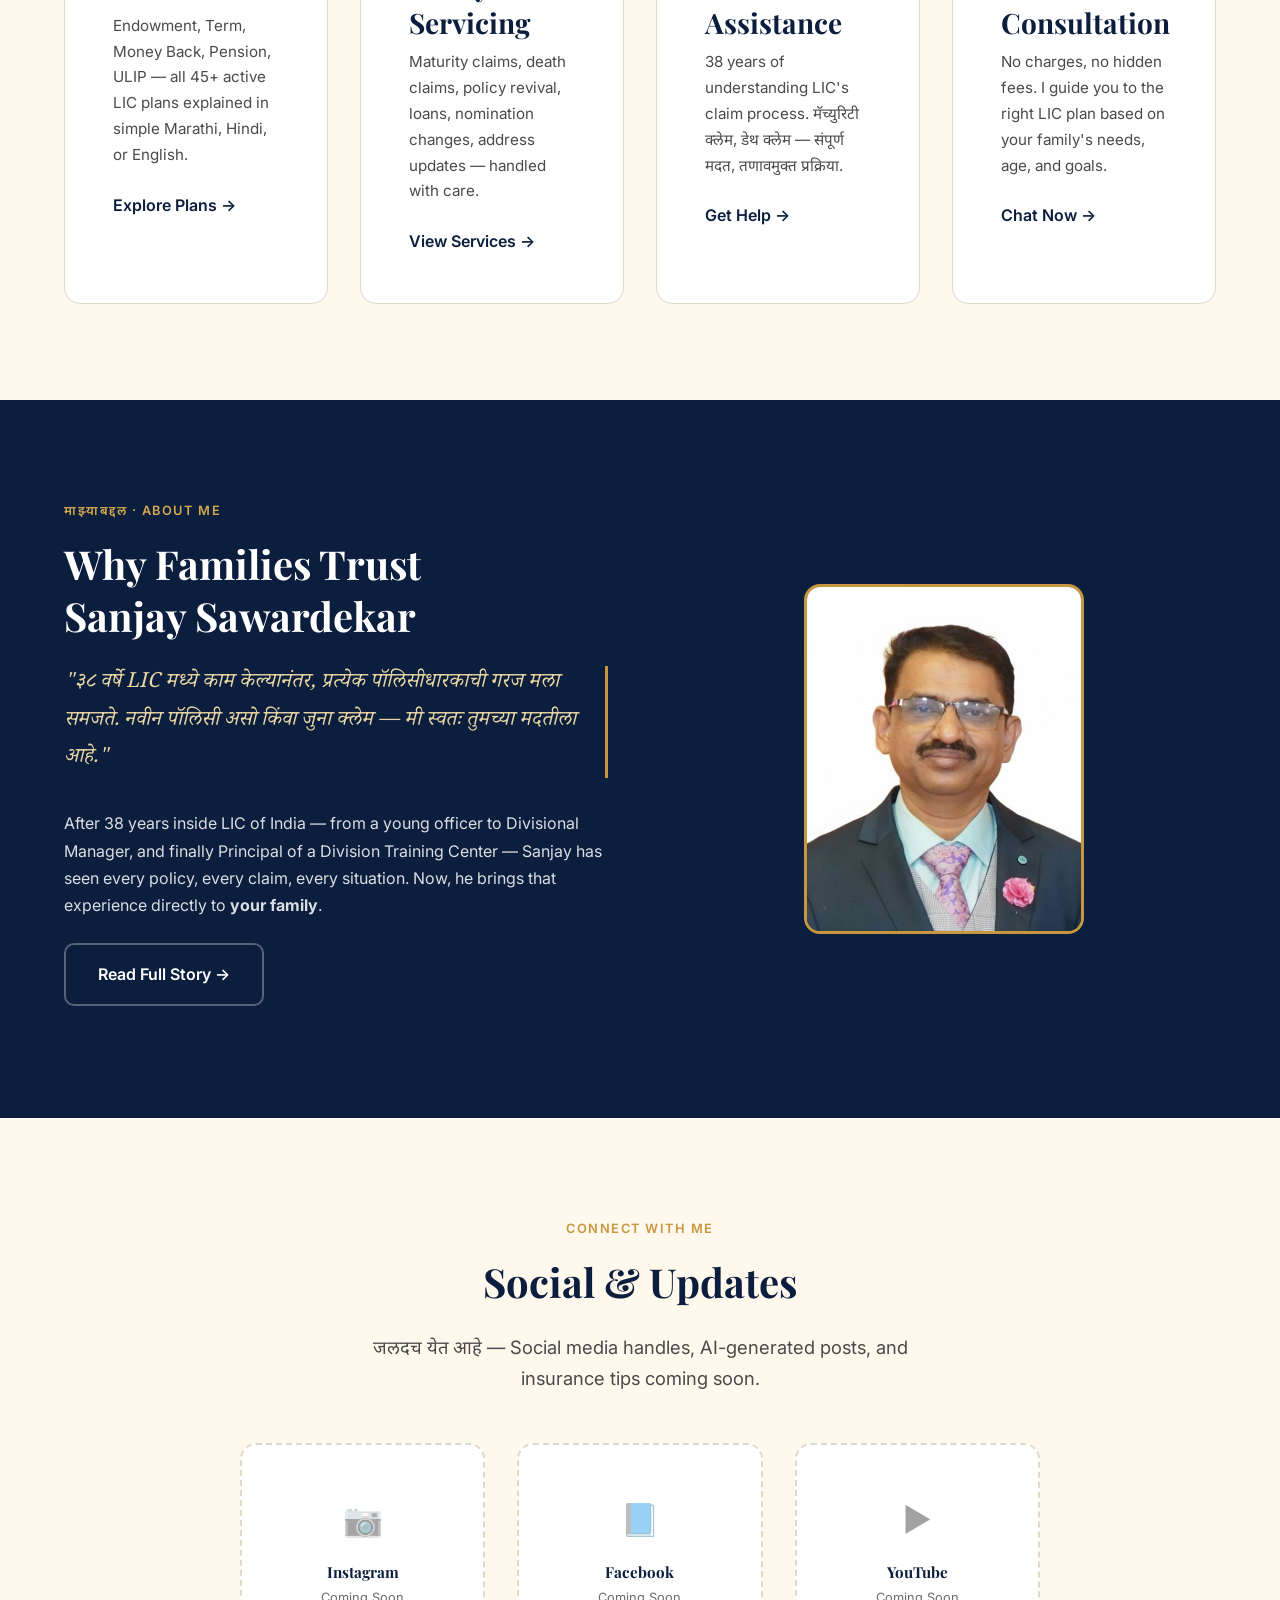
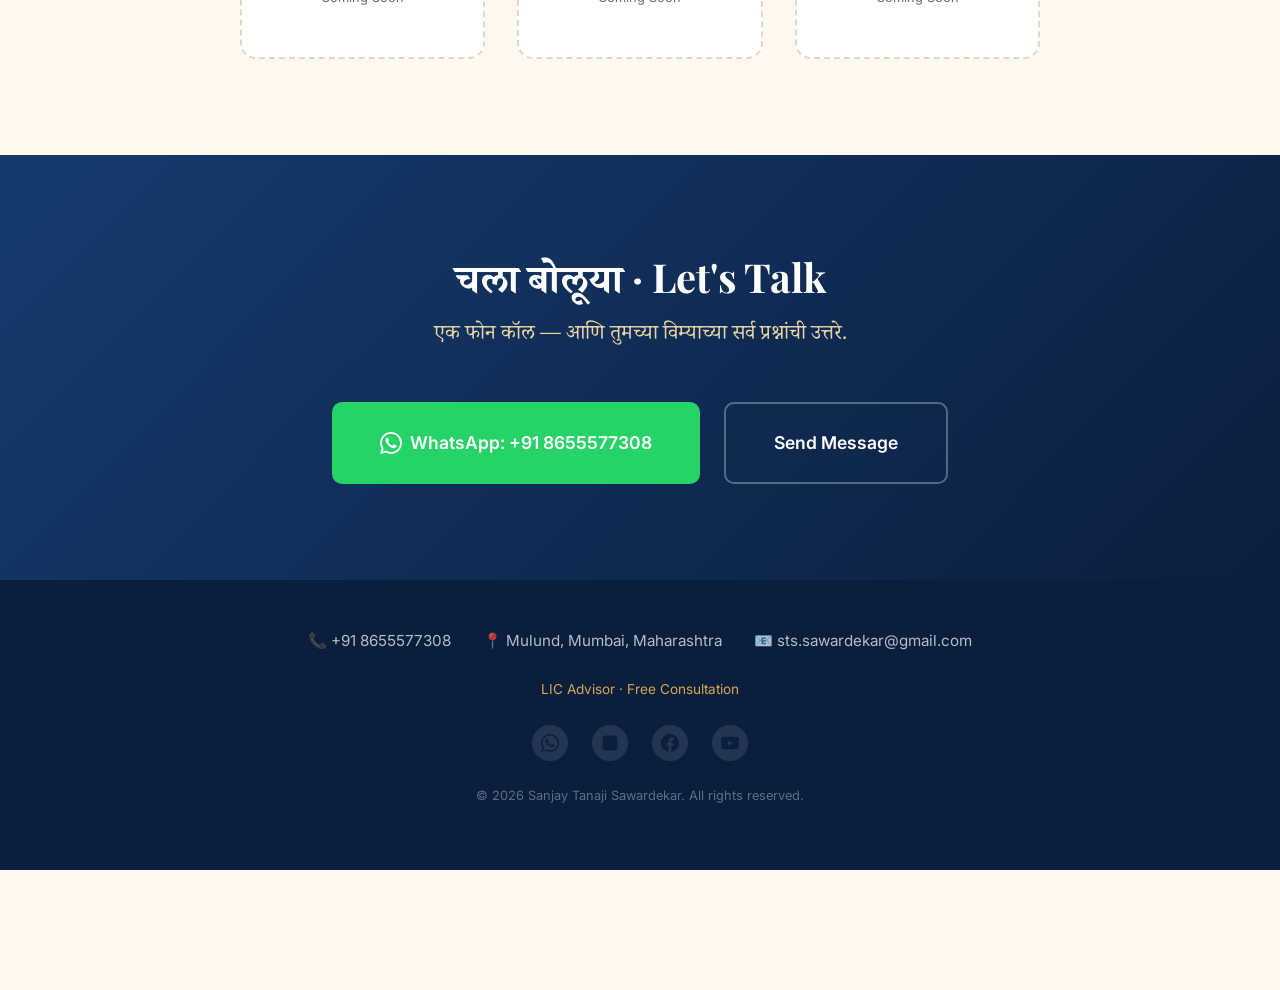
==== commit 75b8608b: "Replace emoji social icons with proper SVG logos (WhatsApp, Instagram, Facebook, YouTube)" ====
--- a/index.html
+++ b/index.html
@@ -336,10 +336,18 @@
       <p class="footer-affiliation">LIC Advisor · Free Consultation</p>
 
       <div class="footer-social">
-        <a href="#" class="social-icon-link" aria-label="WhatsApp" title="WhatsApp — Coming Soon">&#x1F4AC;</a>
-        <a href="#" class="social-icon-link" aria-label="Instagram" title="Instagram — Coming Soon">&#x1F4F7;</a>
-        <a href="#" class="social-icon-link" aria-label="Facebook" title="Facebook — Coming Soon">&#x1F4D8;</a>
-        <a href="#" class="social-icon-link" aria-label="YouTube" title="YouTube — Coming Soon">&#x25B6;</a>
+        <a href="https://wa.me/918655577308" target="_blank" rel="noopener" class="social-icon-link" aria-label="WhatsApp" title="WhatsApp">
+          <svg width="18" height="18" viewBox="0 0 24 24" fill="currentColor"><path d="M17.472 14.382c-.297-.149-1.758-.867-2.03-.967-.273-.099-.471-.148-.67.15-.197.297-.767.966-.94 1.164-.173.199-.347.223-.644.075-.297-.15-1.255-.463-2.39-1.475-.883-.788-1.48-1.761-1.653-2.059-.173-.297-.018-.458.13-.606.134-.133.298-.347.446-.52.149-.174.198-.298.298-.497.099-.198.05-.371-.025-.52-.075-.149-.669-1.612-.916-2.207-.242-.579-.487-.5-.669-.51-.173-.008-.371-.01-.57-.01-.198 0-.52.074-.792.372-.272.297-1.04 1.016-1.04 2.479 0 1.462 1.065 2.875 1.213 3.074.149.198 2.096 3.2 5.077 4.487.709.306 1.262.489 1.694.625.712.227 1.36.195 1.871.118.571-.085 1.758-.719 2.006-1.413.248-.694.248-1.289.173-1.413-.074-.124-.272-.198-.57-.347m-5.421 7.403h-.004a9.87 9.87 0 01-5.031-1.378l-.361-.214-3.741.982.998-3.648-.235-.374a9.86 9.86 0 01-1.51-5.26c.001-5.45 4.436-9.884 9.888-9.884 2.64 0 5.122 1.03 6.988 2.898a9.825 9.825 0 012.893 6.994c-.003 5.45-4.437 9.884-9.885 9.884m8.413-18.297A11.815 11.815 0 0012.05 0C5.495 0 .16 5.335.157 11.892c0 2.096.547 4.142 1.588 5.945L.057 24l6.305-1.654a11.882 11.882 0 005.683 1.448h.005c6.554 0 11.89-5.335 11.893-11.893a11.821 11.821 0 00-3.48-8.413z"/></svg>
+        </a>
+        <a href="#" class="social-icon-link" aria-label="Instagram" title="Instagram — Coming Soon">
+          <svg width="18" height="18" viewBox="0 0 24 24" fill="currentColor"><rect x="2" y="2" width="20" height="20" rx="5" ry="5"/><circle cx="12" cy="12" r="5"/><circle cx="17.5" cy="6.5" r="1.5"/></svg>
+        </a>
+        <a href="#" class="social-icon-link" aria-label="Facebook" title="Facebook — Coming Soon">
+          <svg width="18" height="18" viewBox="0 0 24 24" fill="currentColor"><path d="M24 12.073c0-6.627-5.373-12-12-12s-12 5.373-12 12c0 5.99 4.388 10.954 10.125 11.854v-8.385H7.078v-3.47h3.047V9.43c0-3.007 1.792-4.669 4.533-4.669 1.312 0 2.686.235 2.686.235v2.953H15.83c-1.491 0-1.956.925-1.956 1.874v2.25h3.328l-.532 3.47h-2.796v8.385C19.612 23.027 24 18.062 24 12.073z"/></svg>
+        </a>
+        <a href="#" class="social-icon-link" aria-label="YouTube" title="YouTube — Coming Soon">
+          <svg width="18" height="18" viewBox="0 0 24 24" fill="currentColor"><path d="M23.498 6.186a3.016 3.016 0 0 0-2.122-2.136C19.505 3.545 12 3.545 12 3.545s-7.505 0-9.377.505A3.017 3.017 0 0 0 .502 6.186C0 8.07 0 12 0 12s0 3.93.502 5.814a3.016 3.016 0 0 0 2.122 2.136c1.871.505 9.376.505 9.376.505s7.505 0 9.377-.505a3.015 3.015 0 0 0 2.122-2.136C24 15.93 24 12 24 12s0-3.93-.502-5.814zM9.545 15.568V8.432L15.818 12l-6.273 3.568z"/></svg>
+        </a>
       </div>
 
       <p class="footer-copyright">&copy; 2026 Sanjay Tanaji Sawardekar. All rights reserved.</p>
--- a/assets/css/style.css
+++ b/assets/css/style.css
@@ -1297,7 +1297,6 @@
   align-items: center;
   justify-content: center;
   transition: all var(--duration-fast);
-  opacity: 0.5;
 }
 
 .footer-social .social-icon-link:hover {
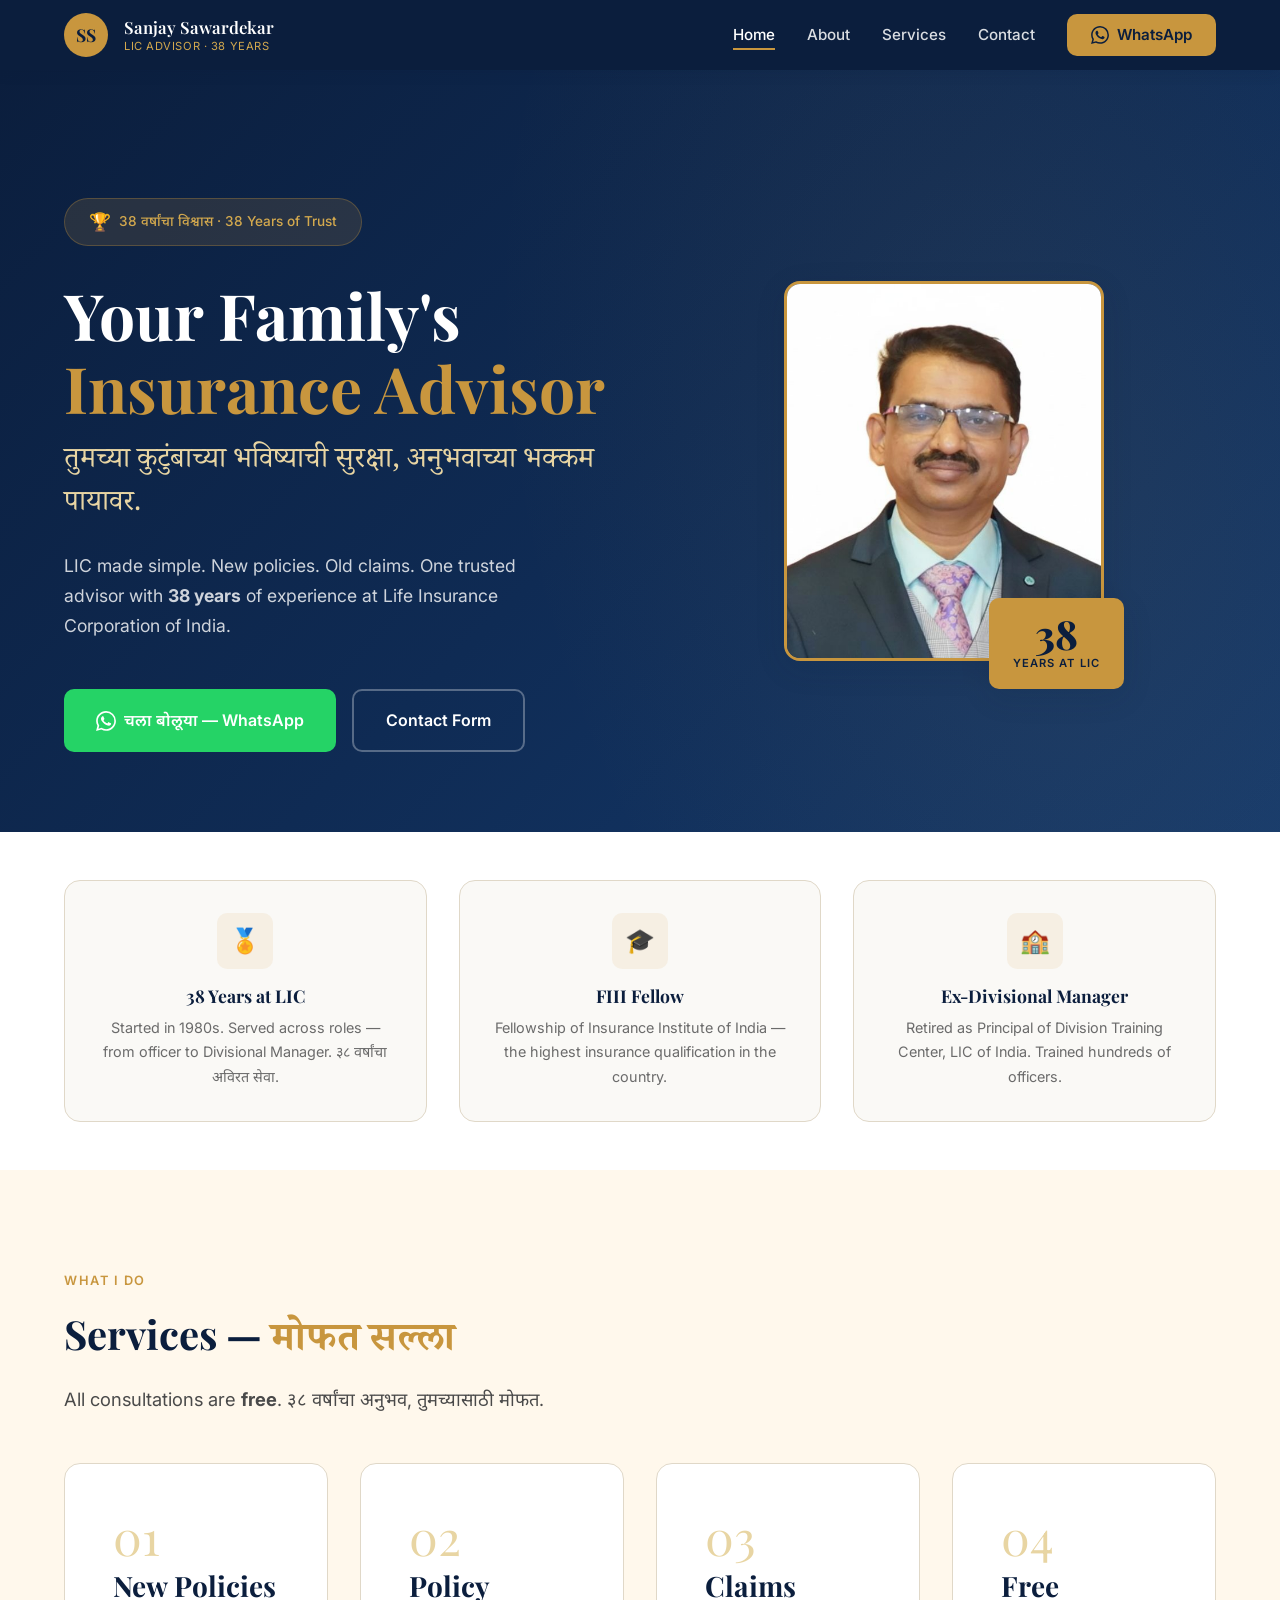
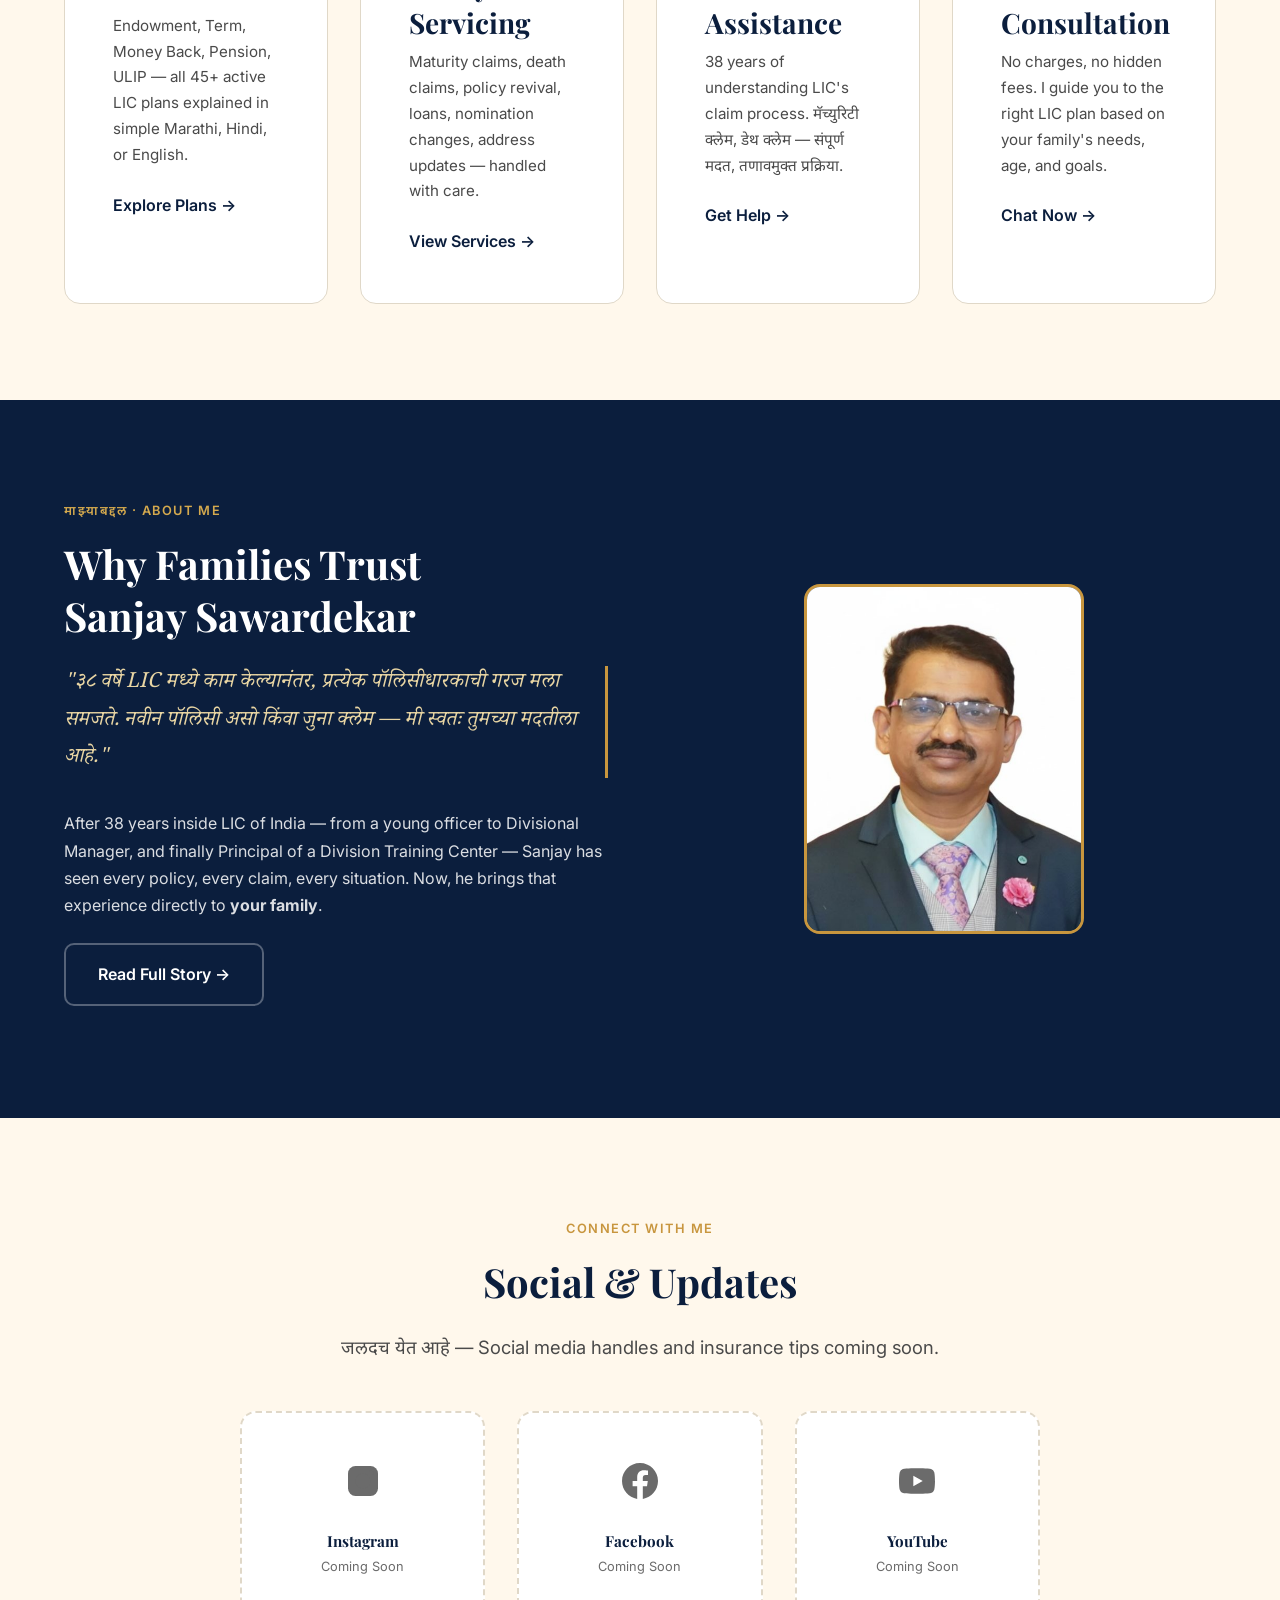
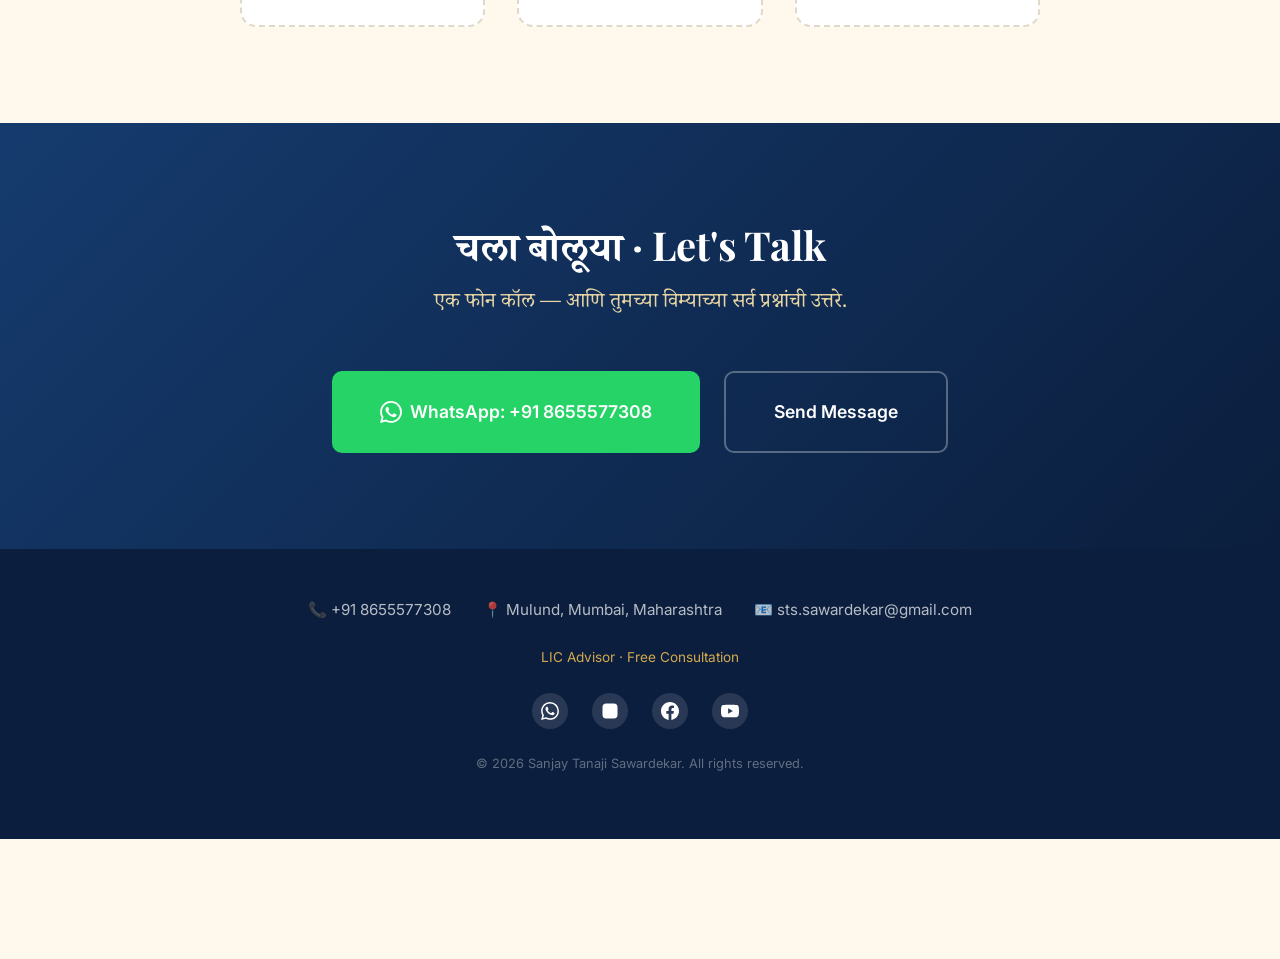
==== commit 8ac8e745: "Social section: replace emoji with SVG logos, remove AI-generated posts mention" ====
--- a/index.html
+++ b/index.html
@@ -285,21 +285,27 @@
       <div class="container">
         <span class="section-label">Connect With Me</span>
         <h2 class="section-title">Social & Updates</h2>
-        <p class="section-subtitle" style="margin: 0 auto;">जलदच येत आहे — Social media handles, AI-generated posts, and insurance tips coming soon.</p>
+        <p class="section-subtitle" style="margin: 0 auto;">जलदच येत आहे — Social media handles and insurance tips coming soon.</p>
 
         <div class="social-placeholder">
           <div class="social-card-placeholder">
-            <div class="social-icon">&#x1f4f7;</div>
+            <div class="social-icon">
+              <svg width="36" height="36" viewBox="0 0 24 24" fill="currentColor"><rect x="2" y="2" width="20" height="20" rx="5" ry="5"/><circle cx="12" cy="12" r="5"/><circle cx="17.5" cy="6.5" r="1.5"/></svg>
+            </div>
             <h4>Instagram</h4>
             <p>Coming Soon</p>
           </div>
           <div class="social-card-placeholder">
-            <div class="social-icon">&#x1f4d8;</div>
+            <div class="social-icon">
+              <svg width="36" height="36" viewBox="0 0 24 24" fill="currentColor"><path d="M24 12.073c0-6.627-5.373-12-12-12s-12 5.373-12 12c0 5.99 4.388 10.954 10.125 11.854v-8.385H7.078v-3.47h3.047V9.43c0-3.007 1.792-4.669 4.533-4.669 1.312 0 2.686.235 2.686.235v2.953H15.83c-1.491 0-1.956.925-1.956 1.874v2.25h3.328l-.532 3.47h-2.796v8.385C19.612 23.027 24 18.062 24 12.073z"/></svg>
+            </div>
             <h4>Facebook</h4>
             <p>Coming Soon</p>
           </div>
           <div class="social-card-placeholder">
-            <div class="social-icon">&#x25B6;&#xFE0F;</div>
+            <div class="social-icon">
+              <svg width="36" height="36" viewBox="0 0 24 24" fill="currentColor"><path d="M23.498 6.186a3.016 3.016 0 0 0-2.122-2.136C19.505 3.545 12 3.545 12 3.545s-7.505 0-9.377.505A3.017 3.017 0 0 0 .502 6.186C0 8.07 0 12 0 12s0 3.93.502 5.814a3.016 3.016 0 0 0 2.122 2.136c1.871.505 9.376.505 9.376.505s7.505 0 9.377-.505a3.015 3.015 0 0 0 2.122-2.136C24 15.93 24 12 24 12s0-3.93-.502-5.814zM9.545 15.568V8.432L15.818 12l-6.273 3.568z"/></svg>
+            </div>
             <h4>YouTube</h4>
             <p>Coming Soon</p>
           </div>
--- a/assets/css/style.css
+++ b/assets/css/style.css
@@ -781,7 +781,7 @@
 .social-card-placeholder .social-icon {
   font-size: 2rem;
   margin-bottom: var(--space-md);
-  opacity: 0.4;
+  color: var(--text-muted);
 }
 
 .social-card-placeholder h4 {
@@ -1292,17 +1292,20 @@
   width: 36px;
   height: 36px;
   border-radius: 50%;
-  background: rgba(255,255,255,0.1);
+  background: rgba(255,255,255,0.12);
   display: flex;
   align-items: center;
   justify-content: center;
   transition: all var(--duration-fast);
+  color: var(--white);
+  padding: 0;
 }
 
 .footer-social .social-icon-link:hover {
   background: var(--gold);
   color: var(--navy-deep);
   opacity: 1;
+  transform: scale(1.1);
 }
 
 .footer-copyright {
